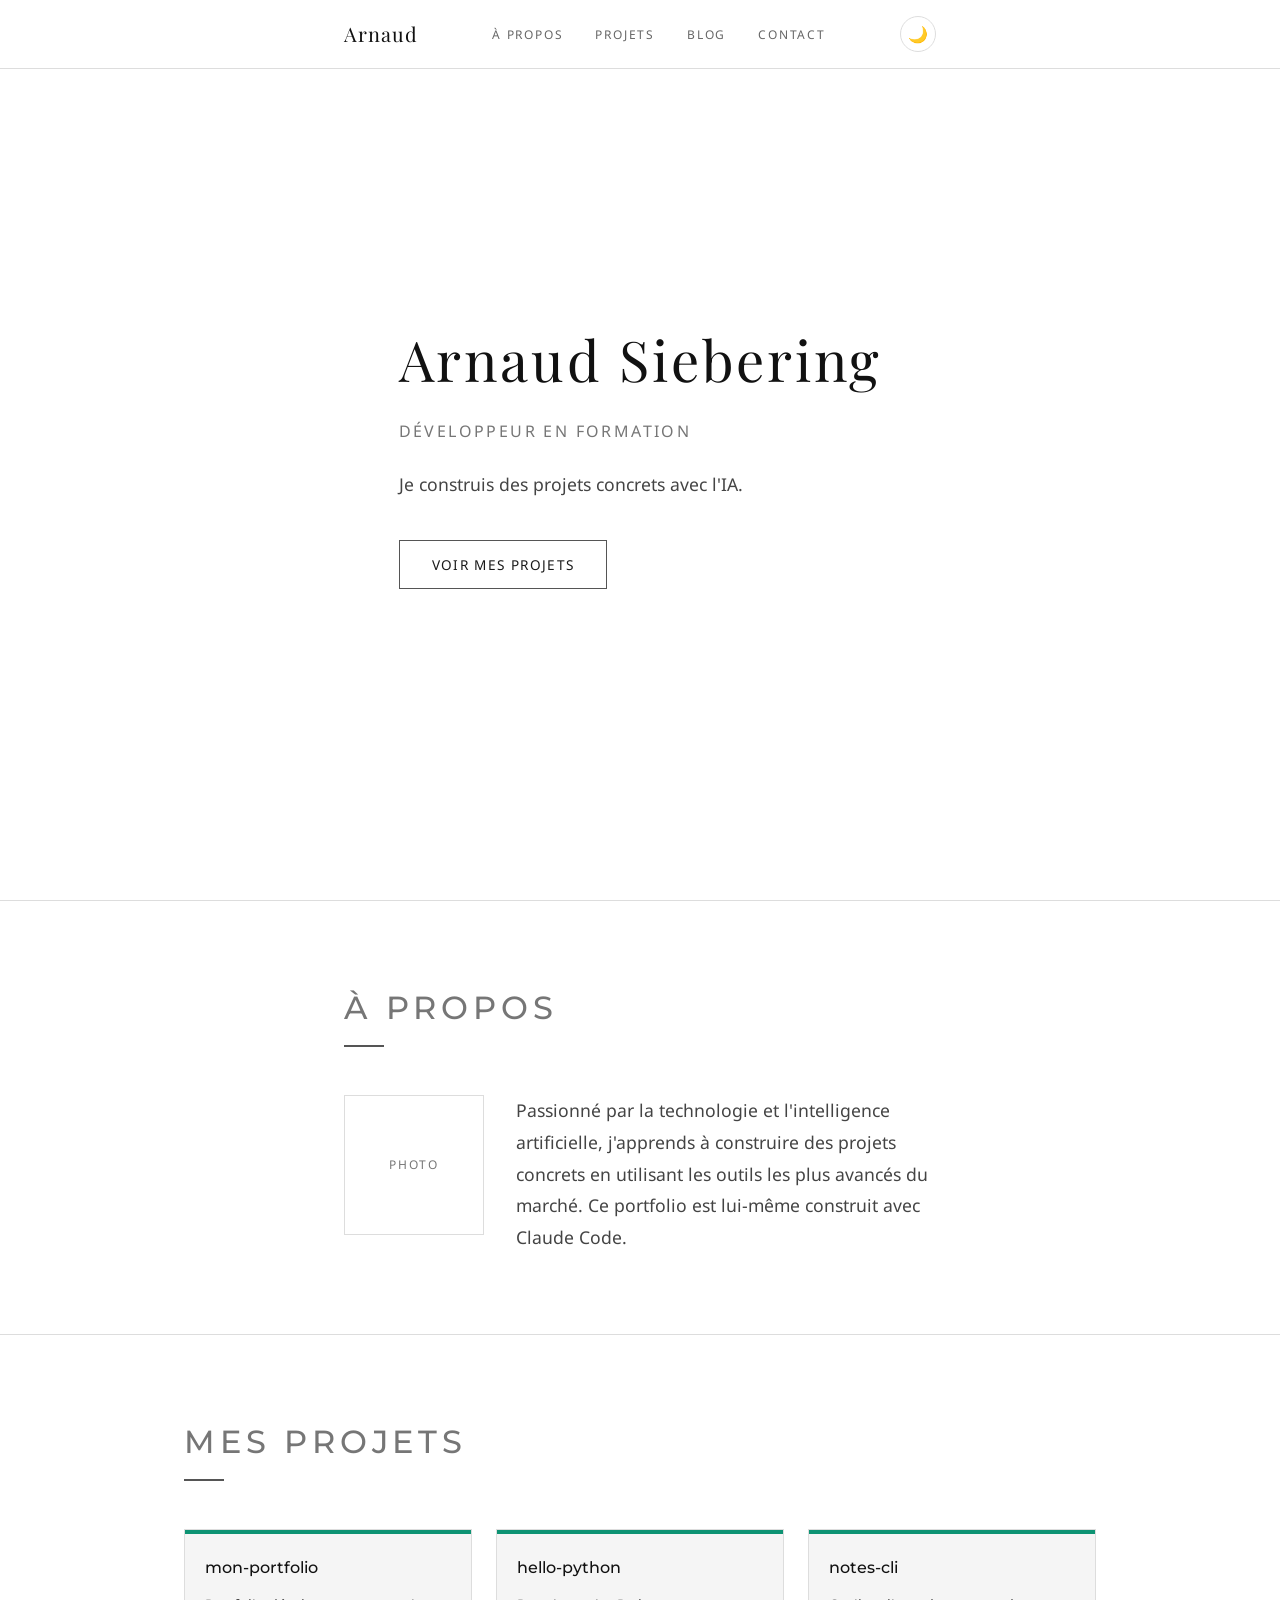
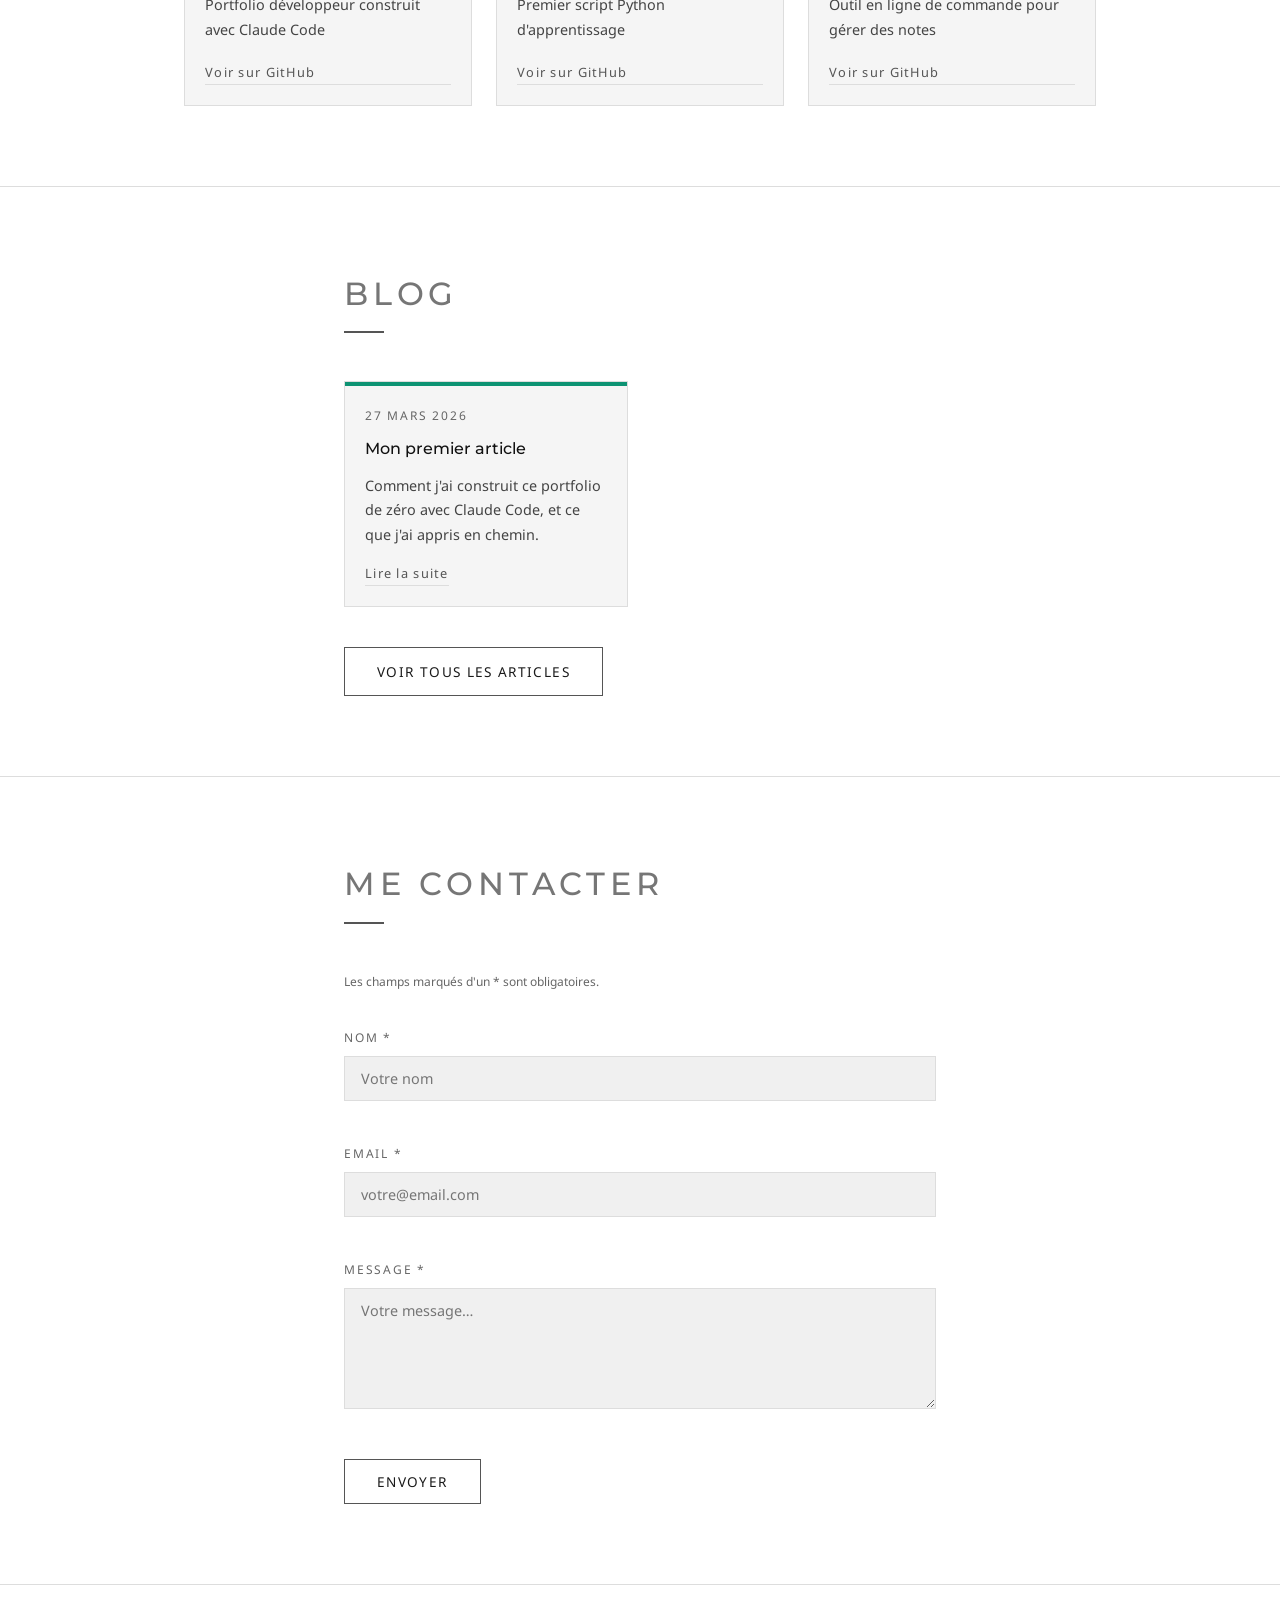
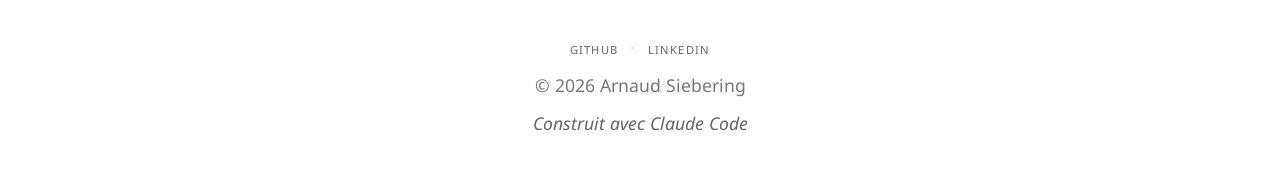
==== index.html @ fbf1d977 "Initial commit : portfolio complet avec dark mode, projets dynamiques, agents et skills Co-Authored-" ====
<!DOCTYPE html>
<html lang="fr">
<head>
  <meta charset="UTF-8">
  <meta name="viewport" content="width=device-width, initial-scale=1.0">
  <title>Arnaud Siebering — Portfolio Développeur</title>
  <meta name="description" content="Portfolio d'Arnaud Siebering, développeur en formation. Projets concrets construits avec l'IA et les technologies web modernes.">
  <meta name="theme-color" content="#0a0a0a">
  <link rel="icon" href="favicon.svg" type="image/svg+xml">
  <link rel="canonical" href="https://arnaudsiebering.fr/">

  <!-- Open Graph -->
  <meta property="og:title" content="Arnaud Siebering — Portfolio Développeur">
  <meta property="og:description" content="Développeur en formation. Projets concrets construits avec l'IA et les technologies web modernes.">
  <meta property="og:type" content="website">
  <meta property="og:url" content="https://arnaudsiebering.fr/">
  <meta property="og:image" content="https://arnaudsiebering.fr/og-image.png">
  <meta property="og:locale" content="fr_FR">

  <!-- Critical CSS (above-the-fold) -->
  <style>
    *, *::before, *::after { margin: 0; padding: 0; box-sizing: border-box; }
    :root {
      --color-bg: #0a0a0a; --color-text: #e0e0e0; --color-heading: #ffffff;
      --color-border: #222222; --color-navbar-bg: rgba(10,10,10,0.8);
      --font-heading: 'Playfair Display', serif;
      --font-base: 'Noto Sans', sans-serif;
    }
    [data-theme="light"] {
      --color-bg: #ffffff; --color-text: #1a1a1a; --color-heading: #111111;
      --color-border: #dddddd; --color-navbar-bg: rgba(255,255,255,0.8);
    }
    body { background-color: var(--color-bg); color: var(--color-text); font-family: var(--font-base); }
    .navbar { position: fixed; top: 0; left: 0; right: 0; z-index: 100; padding: 1rem 0;
      background-color: var(--color-navbar-bg); backdrop-filter: blur(12px);
      -webkit-backdrop-filter: blur(12px); border-bottom: 1px solid var(--color-border); }
    .skip-link { position: absolute; top: -100%; left: 1rem; padding: 0.5rem 1rem;
      background: var(--color-bg); color: var(--color-text); border: 1px solid var(--color-border);
      z-index: 200; font-size: 0.85rem; }
    .skip-link:focus { top: 0.5rem; }
  </style>

  <link rel="preconnect" href="https://fonts.googleapis.com">
  <link rel="preconnect" href="https://fonts.gstatic.com" crossorigin>
  <link href="https://fonts.googleapis.com/css2?family=Playfair+Display:wght@400;700&family=Montserrat:wght@400;500&family=Noto+Sans:wght@300;400;500&display=swap" rel="stylesheet">
  <link rel="stylesheet" href="css/style.css">

  <noscript><style>.fade-in { opacity: 1; transform: none; }</style></noscript>
</head>
<body>

  <a href="#main-content" class="skip-link">Aller au contenu principal</a>

  <!-- Navigation -->
  <nav class="navbar" aria-label="Navigation principale">
    <div class="container navbar__inner">
      <a href="#hero" class="navbar__logo">Arnaud</a>
      <button class="navbar__toggle" aria-label="Menu" aria-expanded="false" aria-controls="navbar-menu">
        <span class="navbar__bar"></span>
        <span class="navbar__bar"></span>
        <span class="navbar__bar"></span>
      </button>
      <ul class="navbar__menu" id="navbar-menu">
        <li><a href="#about">À propos</a></li>
        <li><a href="#projects">Projets</a></li>
        <li><a href="blog/">Blog</a></li>
        <li><a href="#contact">Contact</a></li>
      </ul>
      <button class="theme-toggle" aria-label="Activer le thème clair">
        <span class="theme-toggle__icon">☀️</span>
      </button>
    </div>
  </nav>

  <main id="main-content">

    <!-- Hero -->
    <section id="hero">
      <div class="container">
        <h1>Arnaud Siebering</h1>
        <p class="subtitle">Développeur en formation</p>
        <p class="tagline">Je construis des projets concrets avec l'IA.</p>
        <a href="#projects" class="btn-cta">Voir mes projets</a>
      </div>
    </section>

    <!-- À propos -->
    <section id="about" class="fade-in">
      <div class="container">
        <h2>À propos</h2>
        <div class="about__grid">
          <div class="about__photo" role="img" aria-label="Photo d'Arnaud Siebering">
            <span class="about__photo-label">Photo</span>
          </div>
          <div class="about__bio">
            <p>Passionné par la technologie et l'intelligence artificielle, j'apprends à construire des projets concrets en utilisant les outils les plus avancés du marché. Ce portfolio est lui-même construit avec Claude Code.</p>
          </div>
        </div>
      </div>
    </section>

    <!-- Projets -->
    <section id="projects" class="fade-in">
      <div class="container">
        <h2>Mes Projets</h2>
        <div class="projects__grid">

          <article class="project-card">
            <div class="project-card__accent"></div>
            <h3 class="project-card__title">mon-portfolio</h3>
            <p class="project-card__desc">Portfolio développeur construit avec Claude Code</p>
            <a href="https://github.com/vitreriesiebering-web/mon-portfolio" class="project-card__link" target="_blank" rel="noopener noreferrer">Voir sur GitHub <span class="sr-only">— mon-portfolio</span></a>
          </article>

          <article class="project-card">
            <div class="project-card__accent"></div>
            <h3 class="project-card__title">hello-python</h3>
            <p class="project-card__desc">Premier script Python d'apprentissage</p>
            <a href="https://github.com/vitreriesiebering-web/hello-python" class="project-card__link" target="_blank" rel="noopener noreferrer">Voir sur GitHub <span class="sr-only">— hello-python</span></a>
          </article>

          <article class="project-card">
            <div class="project-card__accent"></div>
            <h3 class="project-card__title">notes-cli</h3>
            <p class="project-card__desc">Outil en ligne de commande pour gérer des notes</p>
            <a href="https://github.com/vitreriesiebering-web/notes-cli" class="project-card__link" target="_blank" rel="noopener noreferrer">Voir sur GitHub <span class="sr-only">— notes-cli</span></a>
          </article>

        </div>
      </div>
    </section>

    <!-- Blog (aperçu) -->
    <section id="blog" class="fade-in">
      <div class="container">
        <h2>Blog</h2>
        <div class="blog__grid">

          <article class="blog-card">
            <div class="blog-card__accent"></div>
            <p class="blog-card__date"><time datetime="2026-03-27">27 mars 2026</time></p>
            <h3 class="blog-card__title">Mon premier article</h3>
            <p class="blog-card__excerpt">Comment j'ai construit ce portfolio de zéro avec Claude Code, et ce que j'ai appris en chemin.</p>
            <a href="blog/posts/mon-premier-article.html" class="blog-card__link">Lire la suite <span class="sr-only">de l'article : Mon premier article</span></a>
          </article>

        </div>
        <a href="blog/" class="btn-cta blog__see-all">Voir tous les articles</a>
      </div>
    </section>

    <!-- Contact -->
    <section id="contact" class="fade-in">
      <div class="container">
        <h2>Me contacter</h2>
        <form class="contact-form" novalidate>
          <p class="contact-form__required-hint">Les champs marqués d'un <span aria-hidden="true">*</span><span class="sr-only">astérisque</span> sont obligatoires.</p>

          <label for="contact-name">Nom <span aria-hidden="true">*</span></label>
          <input type="text" id="contact-name" name="name" placeholder="Votre nom" required autocomplete="name" aria-describedby="contact-name-error">
          <p class="contact-form__error" id="contact-name-error" role="alert"></p>

          <label for="contact-email">Email <span aria-hidden="true">*</span></label>
          <input type="email" id="contact-email" name="email" placeholder="votre@email.com" required autocomplete="email" aria-describedby="contact-email-error">
          <p class="contact-form__error" id="contact-email-error" role="alert"></p>

          <label for="contact-message">Message <span aria-hidden="true">*</span></label>
          <textarea id="contact-message" name="message" rows="5" placeholder="Votre message…" required aria-describedby="contact-message-error"></textarea>
          <p class="contact-form__error" id="contact-message-error" role="alert"></p>

          <button type="submit" class="btn-submit">Envoyer</button>
          <p class="contact-form__success" role="status" aria-live="polite" hidden></p>
        </form>
      </div>
    </section>

  </main>

  <!-- Footer -->
  <footer>
    <div class="container footer__inner">
      <p class="footer__links">
        <a href="https://github.com/arnaudsiebering" target="_blank" rel="noopener noreferrer">GitHub <span class="sr-only">(nouvelle fenêtre)</span></a>
        <span class="footer__sep">·</span>
        <a href="#" aria-hidden="true" tabindex="-1">LinkedIn</a>
      </p>
      <p class="footer__copy">© 2026 Arnaud Siebering</p>
      <p class="footer__credit">Construit avec Claude Code</p>
    </div>
  </footer>

  <script src="js/main.js" defer></script>
</body>
</html>
---- css/style.css ----
/* Reset */
*, *::before, *::after {
  margin: 0;
  padding: 0;
  box-sizing: border-box;
}

/* ========================================
   Custom Properties
   ======================================== */

:root {
  /* --- Colors (Dark mode, default) --- */
  --color-bg:         #0a0a0a;
  --color-text:       #e0e0e0;
  --color-heading:    #ffffff;
  --color-secondary:  #aaaaaa;
  --color-muted:      #a0a0a0;
  --color-link:       #999999;
  --color-accent:     #64ffda;
  --color-border:     #222222;
  --color-disabled:   #9a9a9a;
  --color-card-bg:    #111111;
  --color-input-bg:   #1a1a1a;
  --color-navbar-bg:  rgba(10, 10, 10, 0.8);
  --color-overlay-bg: rgba(10, 10, 10, 0.95);

  /* --- Typography --- */
  --font-heading:    'Playfair Display', serif;
  --font-subheading: 'Montserrat', sans-serif;
  --font-base:       'Noto Sans', sans-serif;

  --fs-xs:    0.7rem;
  --fs-sm:    0.75rem;
  --fs-md:    0.8rem;
  --fs-base:  0.85rem;
  --fs-body:  0.9rem;
  --fs-lg:    1rem;
  --fs-xl:    1.1rem;
  --fs-2xl:   1.25rem;
  --fs-h2:    clamp(1.25rem, 3vw, 2rem);
  --fs-h1:    clamp(2.25rem, 5vw, 3.5rem);
  --fs-p:     clamp(0.95rem, 1.5vw, 1.1rem);

  --lh-base: 1.7;
  --lh-loose: 1.8;

  --ls-tight:  0.05em;
  --ls-normal: 0.1em;
  --ls-wide:   0.15em;
  --ls-wider:  0.2em;

  /* --- Spacing --- */
  --space-xs:  0.25rem;
  --space-sm:  0.5rem;
  --space-md:  0.75rem;
  --space-base: 1rem;
  --space-lg:  1.25rem;
  --space-xl:  1.5rem;
  --space-2xl: 2rem;
  --space-3xl: 2.5rem;
  --space-4xl: 3rem;
  --space-5xl: 5rem;

  /* --- Layout --- */
  --container-width:     640px;
  --container-width-lg:  960px;
  --container-padding:   1.5rem;

  /* --- Dimensions --- */
  --navbar-bar-width:   22px;
  --navbar-bar-height:  1.5px;
  --theme-toggle-size:  36px;
  --photo-size:         140px;
  --photo-size-mobile:  200px;
  --card-accent-height: 4px;
  --h2-underline-width: 40px;
  --h2-underline-height: 2px;

  /* --- Transitions --- */
  --duration-fast: 0.2s;
  --duration-base: 0.3s;
  --duration-slow: 0.6s;
  --duration-hero: 0.8s;

  /* --- Effects --- */
  --shadow-card:  0 8px 24px rgba(0, 0, 0, 0.4);
  --blur-navbar:  12px;
  --blur-overlay: 20px;
}

/* --- Colors (Light mode) --- */
[data-theme="light"] {
  --color-bg:         #ffffff;
  --color-text:       #1a1a1a;
  --color-heading:    #111111;
  --color-secondary:  #444444;
  --color-muted:      #666666;
  --color-link:       #555555;
  --color-accent:     #0d9373;
  --color-border:     #dddddd;
  --color-disabled:   #767676;
  --color-card-bg:    #f5f5f5;
  --color-input-bg:   #f0f0f0;
  --color-navbar-bg:  rgba(255, 255, 255, 0.8);
  --color-overlay-bg: rgba(255, 255, 255, 0.95);
}

/* ========================================
   Accessibility
   ======================================== */

.skip-link {
  position: absolute;
  top: -100%;
  left: var(--space-base);
  padding: var(--space-sm) var(--space-base);
  background: var(--color-bg);
  color: var(--color-text);
  border: 1px solid var(--color-border);
  z-index: 200;
  font-size: var(--fs-base);
  text-decoration: none;
  border-bottom: none;
}

.skip-link:focus {
  top: var(--space-sm);
}

.sr-only {
  position: absolute;
  width: 1px;
  height: 1px;
  padding: 0;
  margin: -1px;
  overflow: hidden;
  clip: rect(0, 0, 0, 0);
  white-space: nowrap;
  border: 0;
}

:focus-visible {
  outline: 2px solid var(--color-accent);
  outline-offset: 2px;
}

a:focus-visible {
  outline: 2px solid var(--color-accent);
  outline-offset: 2px;
  border-radius: 2px;
}

/* ========================================
   Global
   ======================================== */

html {
  scroll-behavior: smooth;
}

body,
.navbar,
.project-card,
.contact-form input,
.contact-form textarea,
.btn-cta,
.btn-submit {
  transition: background-color var(--duration-base), color var(--duration-base), border-color var(--duration-base);
}

body {
  background-color: var(--color-bg);
  color: var(--color-text);
  font-family: var(--font-base);
  font-weight: 400;
  line-height: var(--lh-base);
}

/* ========================================
   Typography
   ======================================== */

h1 {
  font-family: var(--font-heading);
  font-size: var(--fs-h1);
  font-weight: 400;
  letter-spacing: var(--ls-tight);
  color: var(--color-heading);
}

h2 {
  font-family: var(--font-subheading);
  font-size: var(--fs-h2);
  font-weight: 500;
  letter-spacing: var(--ls-wide);
  text-transform: uppercase;
  color: var(--color-disabled);
  margin-bottom: var(--space-base);
  padding-bottom: var(--space-md);
  position: relative;
  display: inline-block;
}

h2::after {
  content: '';
  position: absolute;
  bottom: 0;
  left: 0;
  width: var(--h2-underline-width);
  height: var(--h2-underline-height);
  background-color: var(--color-link);
}

h3 {
  font-family: var(--font-subheading);
}

p {
  font-size: var(--fs-p);
  line-height: var(--lh-base);
  color: var(--color-secondary);
}

a {
  color: var(--color-link);
  text-decoration: none;
  border-bottom: 1px solid var(--color-border);
  transition: color var(--duration-fast);
}

a:hover {
  color: var(--color-text);
}

/* ========================================
   Layout
   ======================================== */

.container {
  max-width: var(--container-width);
  margin: 0 auto;
  padding: 0 var(--container-padding);
}

section {
  padding: var(--space-5xl) 0;
  border-top: 1px solid var(--color-border);
}

/* ========================================
   Navbar
   ======================================== */

.navbar {
  position: fixed;
  top: 0;
  left: 0;
  right: 0;
  z-index: 100;
  padding: var(--space-base) 0;
  background-color: var(--color-navbar-bg);
  backdrop-filter: blur(var(--blur-navbar));
  -webkit-backdrop-filter: blur(var(--blur-navbar));
  border-bottom: 1px solid var(--color-border);
}

.navbar__inner {
  display: flex;
  align-items: center;
  justify-content: space-between;
}

.navbar__logo {
  font-family: var(--font-heading);
  font-size: var(--fs-2xl);
  color: var(--color-heading);
  border-bottom: none;
  letter-spacing: var(--ls-tight);
}

.navbar__logo:hover {
  color: var(--color-heading);
}

.navbar__menu {
  list-style: none;
  display: flex;
  gap: var(--space-2xl);
}

.navbar__menu a {
  font-size: var(--fs-sm);
  letter-spacing: var(--ls-wide);
  text-transform: uppercase;
  color: var(--color-muted);
  border-bottom: none;
}

.navbar__menu a:hover {
  color: var(--color-text);
}

.navbar__toggle {
  display: none;
  background: none;
  border: none;
  cursor: pointer;
  padding: var(--space-xs);
  flex-direction: column;
  gap: var(--space-xs);
}

.navbar__bar {
  display: block;
  width: var(--navbar-bar-width);
  height: var(--navbar-bar-height);
  background-color: var(--color-text);
  transition: transform var(--duration-base), opacity var(--duration-base);
}

/* ========================================
   Theme Toggle
   ======================================== */

.theme-toggle {
  background: none;
  border: 1px solid var(--color-border);
  color: var(--color-text);
  cursor: pointer;
  width: var(--theme-toggle-size);
  height: var(--theme-toggle-size);
  display: flex;
  align-items: center;
  justify-content: center;
  border-radius: 50%;
  font-size: var(--fs-lg);
  transition: border-color var(--duration-base), color var(--duration-base);
  flex-shrink: 0;
}

.theme-toggle:hover {
  border-color: var(--color-accent);
  color: var(--color-accent);
}

/* ========================================
   Fade-in Animation
   ======================================== */

.fade-in {
  opacity: 0;
  transform: translateY(20px);
  transition: opacity var(--duration-slow) ease-out, transform var(--duration-slow) ease-out;
}

.fade-in.is-visible {
  opacity: 1;
  transform: translateY(0);
}

/* ========================================
   Hero
   ======================================== */

#hero {
  border-top: none;
  min-height: 100vh;
  display: flex;
  align-items: center;
}

@keyframes hero-fade-in {
  from {
    opacity: 0;
    transform: translateY(20px);
  }
  to {
    opacity: 1;
    transform: translateY(0);
  }
}

#hero h1,
#hero .subtitle,
#hero .tagline,
#hero .btn-cta {
  opacity: 0;
  animation: hero-fade-in var(--duration-hero) ease forwards;
}

#hero h1        { animation-delay: 0.1s; }
#hero .subtitle { animation-delay: 0.3s; }
#hero .tagline  { animation-delay: 0.5s; }
#hero .btn-cta  { animation-delay: 0.7s; }

#hero .subtitle {
  margin-top: var(--space-md);
  font-size: var(--fs-lg);
  letter-spacing: var(--ls-wide);
  text-transform: uppercase;
  color: var(--color-disabled);
}

#hero .tagline {
  margin-top: var(--space-xl);
  font-size: var(--fs-xl);
  color: var(--color-secondary);
}

.btn-cta {
  display: inline-block;
  margin-top: var(--space-3xl);
  padding: var(--space-md) var(--space-2xl);
  border: 1px solid var(--color-link);
  color: var(--color-text);
  font-size: var(--fs-base);
  letter-spacing: var(--ls-normal);
  text-transform: uppercase;
  transition: border-color var(--duration-fast), color var(--duration-fast);
}

.btn-cta:hover {
  border-color: var(--color-text);
  color: var(--color-heading);
}

/* ========================================
   About
   ======================================== */

.about__grid {
  display: flex;
  gap: var(--space-2xl);
  align-items: flex-start;
  margin-top: var(--space-2xl);
}

.about__photo {
  flex-shrink: 0;
  width: var(--photo-size);
  height: var(--photo-size);
  border: 1px solid var(--color-border);
  display: flex;
  align-items: center;
  justify-content: center;
}

.about__photo-label {
  font-size: var(--fs-sm);
  letter-spacing: var(--ls-wide);
  text-transform: uppercase;
  color: var(--color-disabled);
}

.about__bio p {
  color: var(--color-secondary);
  line-height: var(--lh-loose);
}

/* ========================================
   Projects
   ======================================== */

#projects .container {
  max-width: var(--container-width-lg);
}

.projects__grid {
  display: grid;
  grid-template-columns: repeat(3, 1fr);
  gap: var(--space-xl);
  margin-top: var(--space-2xl);
}

.project-card {
  border: 1px solid var(--color-border);
  background-color: var(--color-card-bg);
  display: flex;
  flex-direction: column;
  transition: transform var(--duration-base) ease, box-shadow var(--duration-base) ease, background-color var(--duration-base), border-color var(--duration-base);
}

.project-card:hover {
  transform: translateY(-4px);
  box-shadow: var(--shadow-card);
}

.project-card__accent {
  height: var(--card-accent-height);
  background-color: var(--color-accent);
}

.project-card__title {
  font-size: var(--fs-lg);
  font-weight: 500;
  color: var(--color-heading);
  padding: var(--space-lg) var(--space-lg) 0;
}

.project-card__desc {
  font-size: var(--fs-body);
  color: var(--color-secondary);
  padding: var(--space-md) var(--space-lg) 0;
  flex-grow: 1;
}

.project-card__tags {
  list-style: none;
  display: flex;
  flex-wrap: wrap;
  gap: var(--space-sm);
  padding: var(--space-base) var(--space-lg) 0;
}

.project-card__tags li {
  font-size: var(--fs-xs);
  letter-spacing: var(--ls-normal);
  text-transform: uppercase;
  color: var(--color-muted);
  border: 1px solid var(--color-border);
  padding: var(--space-xs) var(--space-sm);
}

.project-card__link {
  display: inline-block;
  margin: var(--space-lg);
  font-size: var(--fs-md);
  letter-spacing: var(--ls-normal);
  color: var(--color-link);
  border-bottom: 1px solid var(--color-border);
}

.project-card__link:hover {
  color: var(--color-text);
}

/* ========================================
   Contact
   ======================================== */

.contact-form {
  max-width: var(--container-width);
  margin-top: var(--space-2xl);
  display: flex;
  flex-direction: column;
  gap: var(--space-sm);
}

.contact-form label {
  font-size: var(--fs-sm);
  letter-spacing: var(--ls-wide);
  text-transform: uppercase;
  color: var(--color-muted);
  margin-top: var(--space-md);
}

.contact-form input,
.contact-form textarea {
  background-color: var(--color-input-bg);
  border: 1px solid var(--color-border);
  color: var(--color-text);
  font-family: var(--font-base);
  font-size: var(--fs-body);
  padding: var(--space-md) var(--space-base);
  transition: border-color var(--duration-fast);
}

.contact-form input:focus,
.contact-form textarea:focus {
  border-color: var(--color-accent);
  outline: 2px solid var(--color-accent);
  outline-offset: 2px;
}

.contact-form input[aria-invalid="true"],
.contact-form textarea[aria-invalid="true"] {
  border-color: #e74c3c;
}

.contact-form__error {
  font-size: var(--fs-sm);
  color: #e74c3c;
  min-height: 1.2em;
}

.contact-form__required-hint {
  font-size: var(--fs-sm);
  color: var(--color-muted);
  margin-bottom: var(--space-base);
}

.contact-form__success {
  font-size: var(--fs-body);
  color: var(--color-accent);
  margin-top: var(--space-base);
}

.contact-form textarea {
  resize: vertical;
}

.btn-submit {
  margin-top: var(--space-lg);
  padding: var(--space-md) var(--space-2xl);
  background: none;
  border: 1px solid var(--color-link);
  color: var(--color-text);
  font-family: var(--font-base);
  font-size: var(--fs-base);
  letter-spacing: var(--ls-normal);
  text-transform: uppercase;
  cursor: pointer;
  transition: border-color var(--duration-fast), color var(--duration-fast);
  align-self: flex-start;
}

.btn-submit:hover {
  border-color: var(--color-text);
  color: var(--color-heading);
}

/* ========================================
   Footer
   ======================================== */

footer {
  padding: var(--space-4xl) 0 var(--space-2xl);
  border-top: 1px solid var(--color-border);
  color: var(--color-disabled);
  font-size: var(--fs-sm);
}

.footer__inner {
  text-align: center;
  display: flex;
  flex-direction: column;
  gap: var(--space-sm);
}

.footer__links a {
  color: var(--color-muted);
  border-bottom: none;
  letter-spacing: var(--ls-normal);
  text-transform: uppercase;
  font-size: var(--fs-xs);
}

.footer__links a:hover {
  color: var(--color-text);
}

.footer__sep {
  margin: 0 var(--space-sm);
  color: var(--color-border);
}

.footer__copy {
  color: var(--color-disabled);
}

.footer__credit {
  color: var(--color-muted);
  font-style: italic;
}

/* ========================================
   Blog Listing
   ======================================== */

.blog-header {
  padding-top: var(--space-5xl);
  padding-bottom: var(--space-2xl);
}

.blog-header h1 {
  margin-bottom: var(--space-sm);
}

.blog-header p {
  color: var(--color-muted);
}

.blog__grid {
  display: grid;
  grid-template-columns: repeat(2, 1fr);
  gap: var(--space-xl);
  margin-top: var(--space-2xl);
}

.blog__see-all {
  margin-top: var(--space-3xl);
}

.blog-card {
  border: 1px solid var(--color-border);
  background-color: var(--color-card-bg);
  display: flex;
  flex-direction: column;
  padding: var(--space-lg);
  transition: transform var(--duration-base) ease, box-shadow var(--duration-base) ease, background-color var(--duration-base), border-color var(--duration-base);
}

.blog-card:hover {
  transform: translateY(-4px);
  box-shadow: var(--shadow-card);
}

.blog-card__accent {
  height: var(--card-accent-height);
  background-color: var(--color-accent);
  margin: calc(-1 * var(--space-lg));
  margin-bottom: var(--space-lg);
}

.blog-card__date {
  font-size: var(--fs-sm);
  letter-spacing: var(--ls-wide);
  text-transform: uppercase;
  color: var(--color-muted);
}

.blog-card__title {
  font-size: var(--fs-lg);
  font-weight: 500;
  color: var(--color-heading);
  margin-top: var(--space-sm);
}

.blog-card__excerpt {
  font-size: var(--fs-body);
  color: var(--color-secondary);
  margin-top: var(--space-md);
  flex-grow: 1;
}

.blog-card__link {
  display: inline-block;
  margin-top: var(--space-base);
  font-size: var(--fs-md);
  letter-spacing: var(--ls-normal);
  color: var(--color-link);
  border-bottom: 1px solid var(--color-border);
  align-self: flex-start;
}

.blog-card__link:hover {
  color: var(--color-text);
}

/* ========================================
   Blog Article
   ======================================== */

.article {
  padding-top: var(--space-5xl);
  padding-bottom: var(--space-5xl);
}

.article__back {
  display: inline-block;
  font-size: var(--fs-sm);
  letter-spacing: var(--ls-wide);
  text-transform: uppercase;
  color: var(--color-muted);
  border-bottom: none;
  margin-bottom: var(--space-3xl);
}

.article__back:hover {
  color: var(--color-text);
}

.article__date {
  font-size: var(--fs-sm);
  letter-spacing: var(--ls-wide);
  text-transform: uppercase;
  color: var(--color-muted);
  margin-top: var(--space-base);
}

.article__content {
  margin-top: var(--space-3xl);
}

.article__content p {
  margin-bottom: var(--space-xl);
}

.article__content h2 {
  margin-top: var(--space-3xl);
  margin-bottom: var(--space-base);
}

.article__content ul,
.article__content ol {
  margin-bottom: var(--space-xl);
  padding-left: var(--space-xl);
  color: var(--color-secondary);
  font-size: var(--fs-p);
  line-height: var(--lh-loose);
}

.article__content li {
  margin-bottom: var(--space-sm);
}

.article__content blockquote {
  border-left: 2px solid var(--color-accent);
  padding-left: var(--space-xl);
  margin: var(--space-2xl) 0;
  color: var(--color-muted);
  font-style: italic;
}

.article__content code {
  font-family: monospace;
  font-size: var(--fs-body);
  background-color: var(--color-input-bg);
  padding: 0.15em 0.4em;
  border: 1px solid var(--color-border);
}

/* ========================================
   Media Queries
   ======================================== */

/* --- Tablet (max-width: 768px) --- */
@media (max-width: 768px) {
  .navbar__toggle {
    display: flex;
    z-index: 110;
  }

  .navbar__menu {
    position: fixed;
    inset: 0;
    background-color: var(--color-overlay-bg);
    backdrop-filter: blur(var(--blur-overlay));
    -webkit-backdrop-filter: blur(var(--blur-overlay));
    flex-direction: column;
    align-items: center;
    justify-content: center;
    gap: var(--space-3xl);
    opacity: 0;
    visibility: hidden;
    transition: opacity var(--duration-base), visibility var(--duration-base);
  }

  .navbar__menu.is-open {
    opacity: 1;
    visibility: visible;
  }

  .navbar__menu a {
    font-size: var(--fs-lg);
    letter-spacing: var(--ls-wider);
  }

  .navbar__toggle.is-open .navbar__bar:nth-child(1) {
    transform: translateY(6.5px) rotate(45deg);
  }

  .navbar__toggle.is-open .navbar__bar:nth-child(2) {
    opacity: 0;
  }

  .navbar__toggle.is-open .navbar__bar:nth-child(3) {
    transform: translateY(-6.5px) rotate(-45deg);
  }

  .projects__grid {
    grid-template-columns: repeat(2, 1fr);
  }

  .blog__grid {
    grid-template-columns: 1fr;
  }
}

/* --- Mobile (max-width: 480px) --- */
@media (max-width: 480px) {
  .about__grid {
    flex-direction: column;
  }

  .about__photo {
    width: 100%;
    height: var(--photo-size-mobile);
  }

  .projects__grid {
    grid-template-columns: 1fr;
  }
}
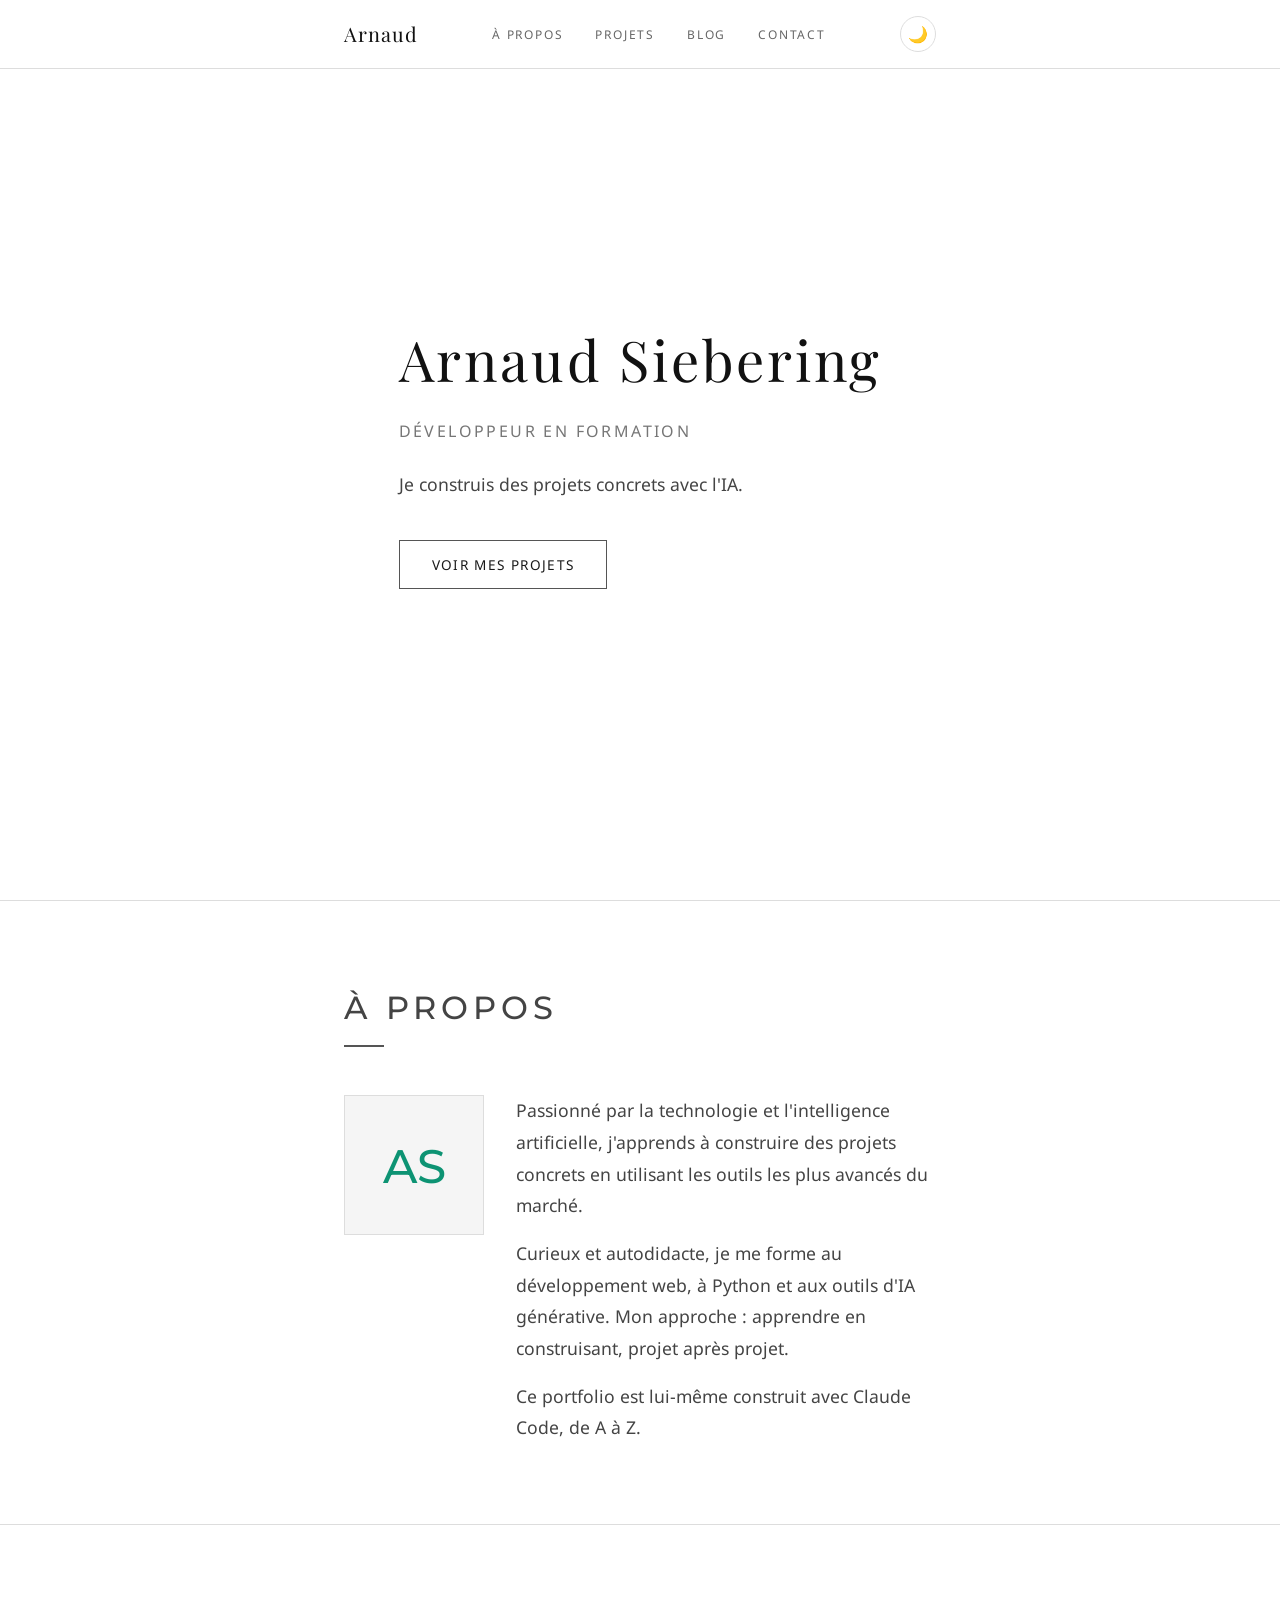
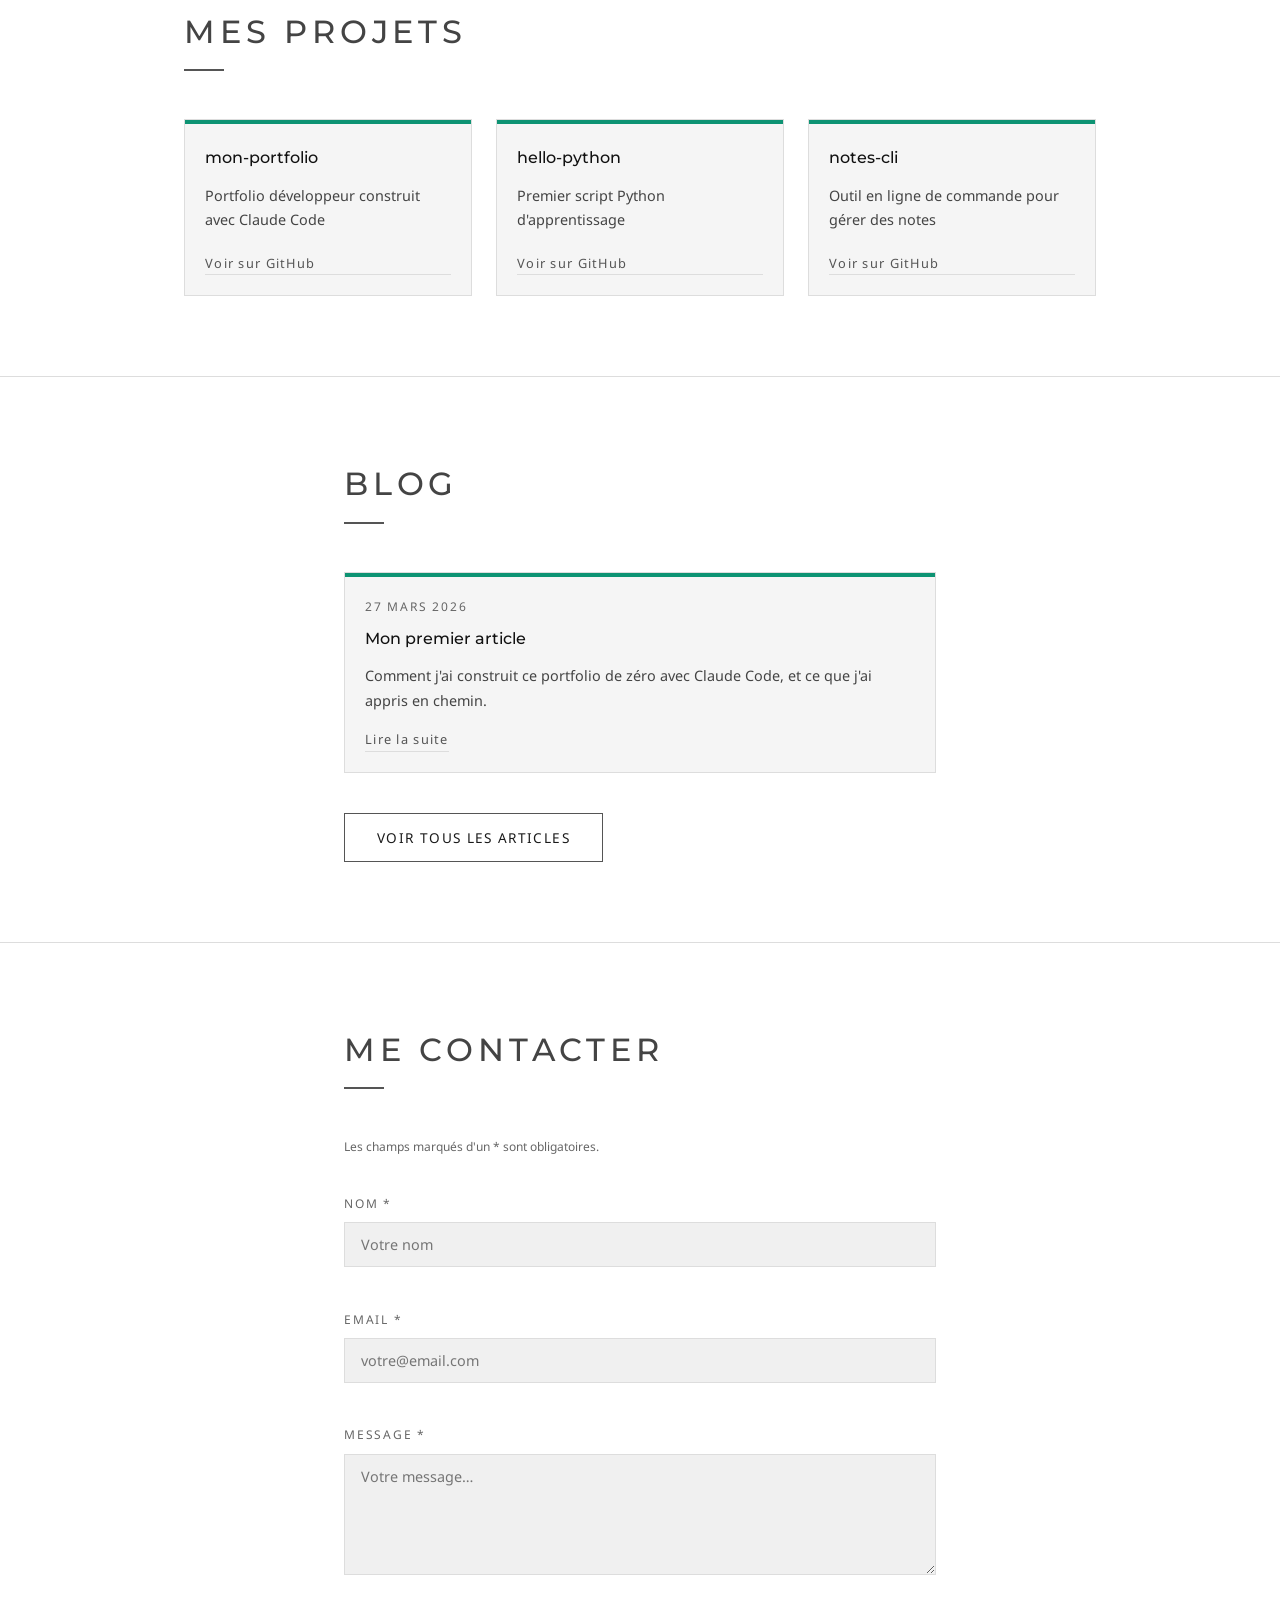
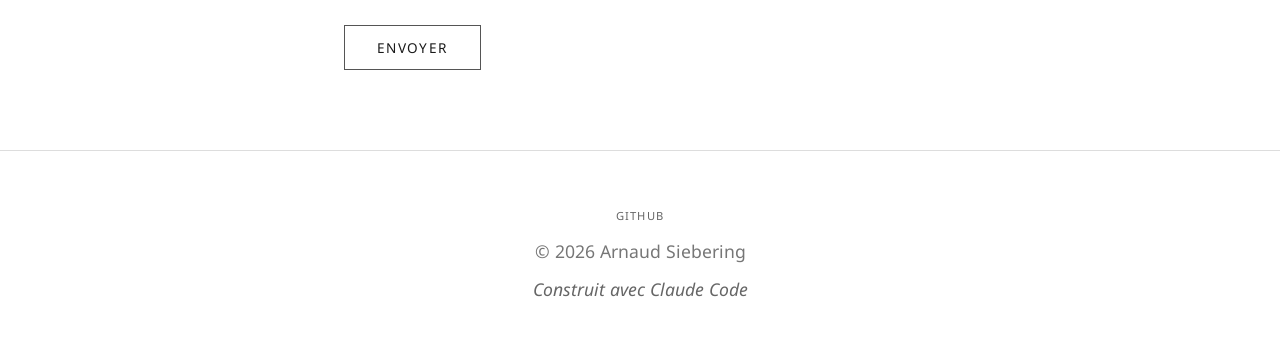
==== commit b197a55e: "Add OG image, Web3Forms integration, and polish site - Generate og-image.png (1200×630) with portfol" ====
--- a/index.html
+++ b/index.html
@@ -45,6 +45,10 @@
   <link href="https://fonts.googleapis.com/css2?family=Playfair+Display:wght@400;700&family=Montserrat:wght@400;500&family=Noto+Sans:wght@300;400;500&display=swap" rel="stylesheet">
   <link rel="stylesheet" href="css/style.css">
 
+  <script>
+    (function(){var t=localStorage.getItem('theme')||(window.matchMedia('(prefers-color-scheme:light)').matches?'light':'dark');document.documentElement.setAttribute('data-theme',t)})();
+  </script>
+
   <noscript><style>.fade-in { opacity: 1; transform: none; }</style></noscript>
 </head>
 <body>
@@ -90,10 +94,15 @@
         <h2>À propos</h2>
         <div class="about__grid">
           <div class="about__photo" role="img" aria-label="Photo d'Arnaud Siebering">
-            <span class="about__photo-label">Photo</span>
+            <svg viewBox="0 0 140 140" xmlns="http://www.w3.org/2000/svg" aria-hidden="true">
+              <rect width="140" height="140" fill="var(--color-card-bg)"/>
+              <text x="50%" y="54%" dominant-baseline="middle" text-anchor="middle" font-family="var(--font-subheading)" font-size="48" font-weight="500" fill="var(--color-accent)">AS</text>
+            </svg>
           </div>
           <div class="about__bio">
-            <p>Passionné par la technologie et l'intelligence artificielle, j'apprends à construire des projets concrets en utilisant les outils les plus avancés du marché. Ce portfolio est lui-même construit avec Claude Code.</p>
+            <p>Passionné par la technologie et l'intelligence artificielle, j'apprends à construire des projets concrets en utilisant les outils les plus avancés du marché.</p>
+            <p>Curieux et autodidacte, je me forme au développement web, à Python et aux outils d'IA générative. Mon approche : apprendre en construisant, projet après projet.</p>
+            <p>Ce portfolio est lui-même construit avec Claude Code, de A à Z.</p>
           </div>
         </div>
       </div>
@@ -109,21 +118,21 @@
             <div class="project-card__accent"></div>
             <h3 class="project-card__title">mon-portfolio</h3>
             <p class="project-card__desc">Portfolio développeur construit avec Claude Code</p>
-            <a href="https://github.com/vitreriesiebering-web/mon-portfolio" class="project-card__link" target="_blank" rel="noopener noreferrer">Voir sur GitHub <span class="sr-only">— mon-portfolio</span></a>
+            <a href="https://github.com/arnaudsiebering/mon-portfolio" class="project-card__link" target="_blank" rel="noopener noreferrer">Voir sur GitHub <span class="sr-only">— mon-portfolio</span></a>
           </article>
 
           <article class="project-card">
             <div class="project-card__accent"></div>
             <h3 class="project-card__title">hello-python</h3>
             <p class="project-card__desc">Premier script Python d'apprentissage</p>
-            <a href="https://github.com/vitreriesiebering-web/hello-python" class="project-card__link" target="_blank" rel="noopener noreferrer">Voir sur GitHub <span class="sr-only">— hello-python</span></a>
+            <a href="https://github.com/arnaudsiebering/hello-python" class="project-card__link" target="_blank" rel="noopener noreferrer">Voir sur GitHub <span class="sr-only">— hello-python</span></a>
           </article>
 
           <article class="project-card">
             <div class="project-card__accent"></div>
             <h3 class="project-card__title">notes-cli</h3>
             <p class="project-card__desc">Outil en ligne de commande pour gérer des notes</p>
-            <a href="https://github.com/vitreriesiebering-web/notes-cli" class="project-card__link" target="_blank" rel="noopener noreferrer">Voir sur GitHub <span class="sr-only">— notes-cli</span></a>
+            <a href="https://github.com/arnaudsiebering/notes-cli" class="project-card__link" target="_blank" rel="noopener noreferrer">Voir sur GitHub <span class="sr-only">— notes-cli</span></a>
           </article>
 
         </div>
@@ -153,7 +162,11 @@
     <section id="contact" class="fade-in">
       <div class="container">
         <h2>Me contacter</h2>
-        <form class="contact-form" novalidate>
+        <form class="contact-form" action="https://api.web3forms.com/submit" method="POST">
+          <input type="hidden" name="access_key" value="0ac352fb-cde4-4263-8eb0-0e726443129c">
+          <input type="hidden" name="subject" value="Nouveau message depuis le portfolio">
+          <input type="hidden" name="redirect" value="https://arnaudsiebering.fr/#contact">
+          <input type="checkbox" name="botcheck" class="sr-only" style="display:none" tabindex="-1" autocomplete="off">
           <p class="contact-form__required-hint">Les champs marqués d'un <span aria-hidden="true">*</span><span class="sr-only">astérisque</span> sont obligatoires.</p>
 
           <label for="contact-name">Nom <span aria-hidden="true">*</span></label>
@@ -181,8 +194,6 @@
     <div class="container footer__inner">
       <p class="footer__links">
         <a href="https://github.com/arnaudsiebering" target="_blank" rel="noopener noreferrer">GitHub <span class="sr-only">(nouvelle fenêtre)</span></a>
-        <span class="footer__sep">·</span>
-        <a href="#" aria-hidden="true" tabindex="-1">LinkedIn</a>
       </p>
       <p class="footer__copy">© 2026 Arnaud Siebering</p>
       <p class="footer__credit">Construit avec Claude Code</p>
--- a/css/style.css
+++ b/css/style.css
@@ -195,7 +195,7 @@
   font-weight: 500;
   letter-spacing: var(--ls-wide);
   text-transform: uppercase;
-  color: var(--color-disabled);
+  color: var(--color-secondary);
   margin-bottom: var(--space-base);
   padding-bottom: var(--space-md);
   position: relative;
@@ -446,16 +446,19 @@
   justify-content: center;
 }
 
-.about__photo-label {
-  font-size: var(--fs-sm);
-  letter-spacing: var(--ls-wide);
-  text-transform: uppercase;
-  color: var(--color-disabled);
+.about__photo svg {
+  width: 100%;
+  height: 100%;
+  display: block;
 }
 
 .about__bio p {
   color: var(--color-secondary);
   line-height: var(--lh-loose);
+}
+
+.about__bio p + p {
+  margin-top: var(--space-base);
 }
 
 /* ========================================
@@ -503,23 +506,6 @@
   color: var(--color-secondary);
   padding: var(--space-md) var(--space-lg) 0;
   flex-grow: 1;
-}
-
-.project-card__tags {
-  list-style: none;
-  display: flex;
-  flex-wrap: wrap;
-  gap: var(--space-sm);
-  padding: var(--space-base) var(--space-lg) 0;
-}
-
-.project-card__tags li {
-  font-size: var(--fs-xs);
-  letter-spacing: var(--ls-normal);
-  text-transform: uppercase;
-  color: var(--color-muted);
-  border: 1px solid var(--color-border);
-  padding: var(--space-xs) var(--space-sm);
 }
 
 .project-card__link {
@@ -620,6 +606,11 @@
   color: var(--color-heading);
 }
 
+.btn-submit:disabled {
+  opacity: 0.5;
+  cursor: not-allowed;
+}
+
 /* ========================================
    Footer
    ======================================== */
@@ -683,7 +674,7 @@
 
 .blog__grid {
   display: grid;
-  grid-template-columns: repeat(2, 1fr);
+  grid-template-columns: 1fr;
   gap: var(--space-xl);
   margin-top: var(--space-2xl);
 }
@@ -873,9 +864,6 @@
     grid-template-columns: repeat(2, 1fr);
   }
 
-  .blog__grid {
-    grid-template-columns: 1fr;
-  }
 }
 
 /* --- Mobile (max-width: 480px) --- */
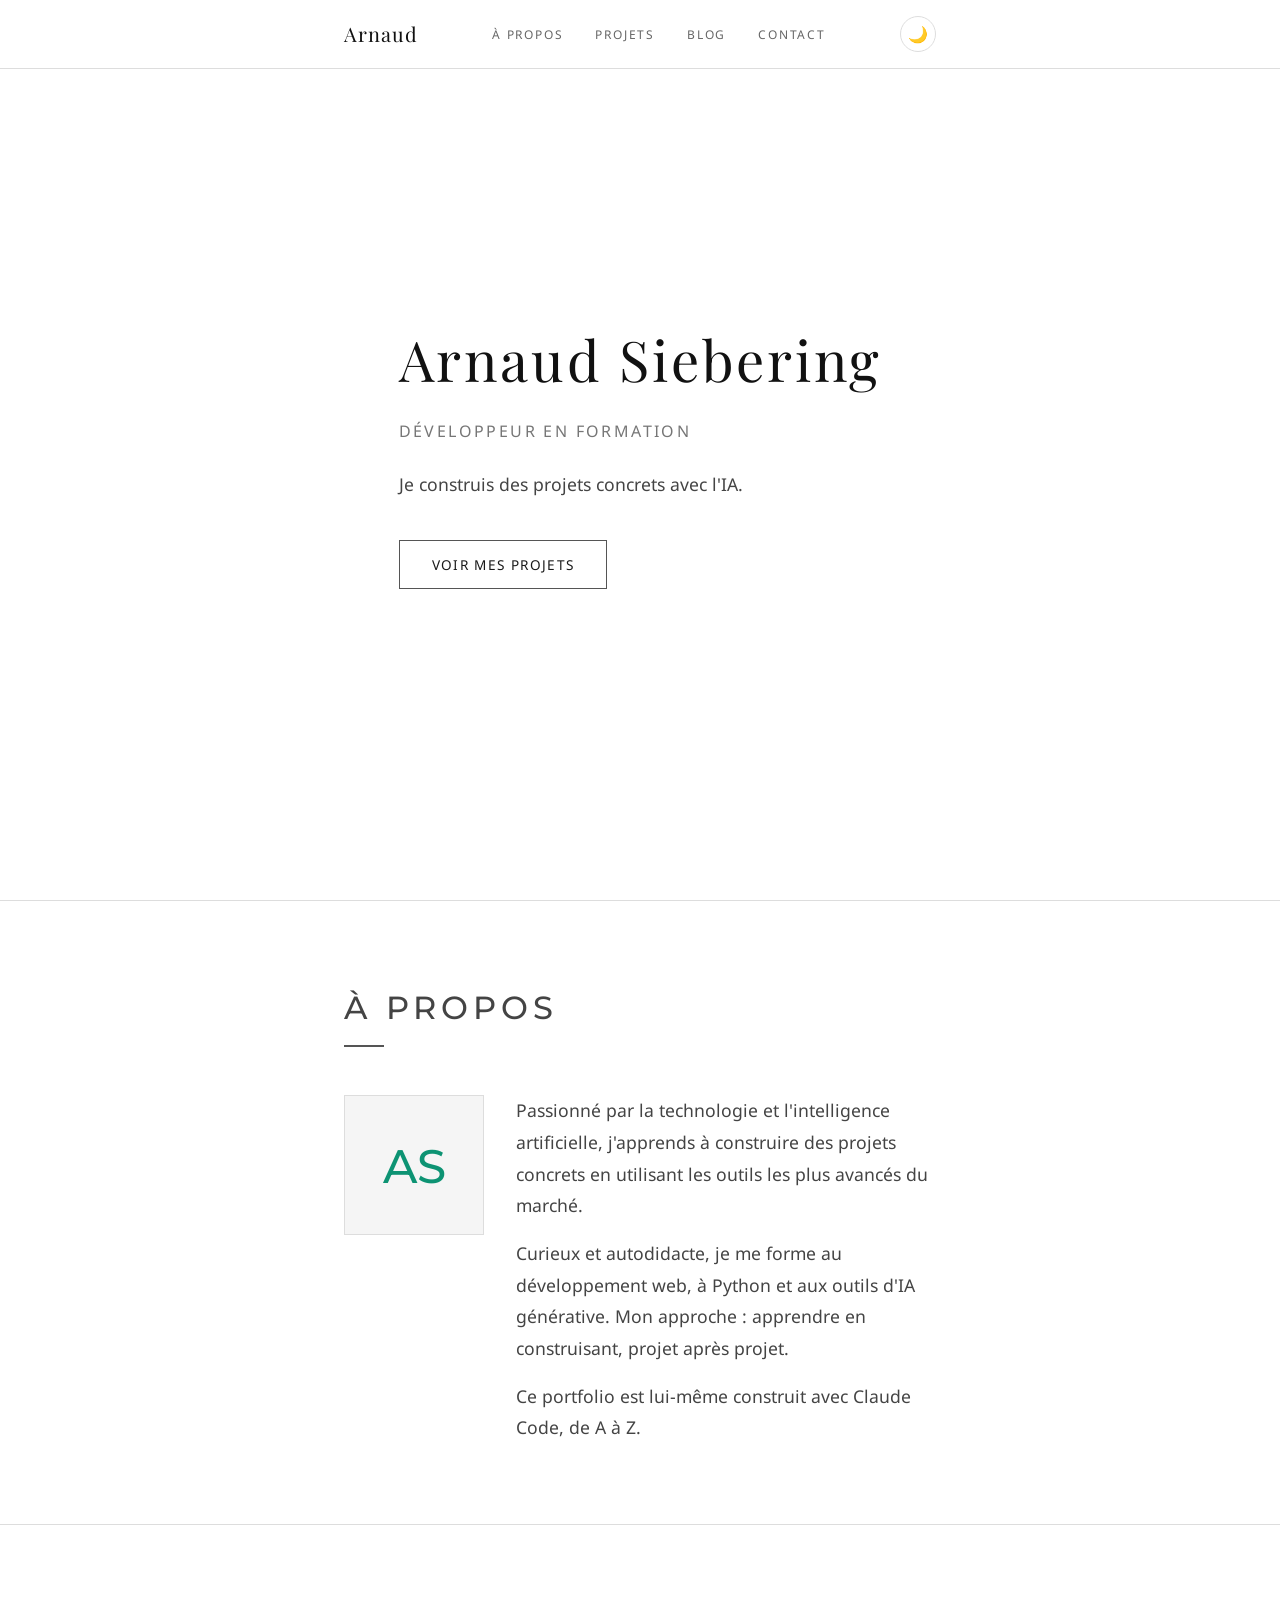
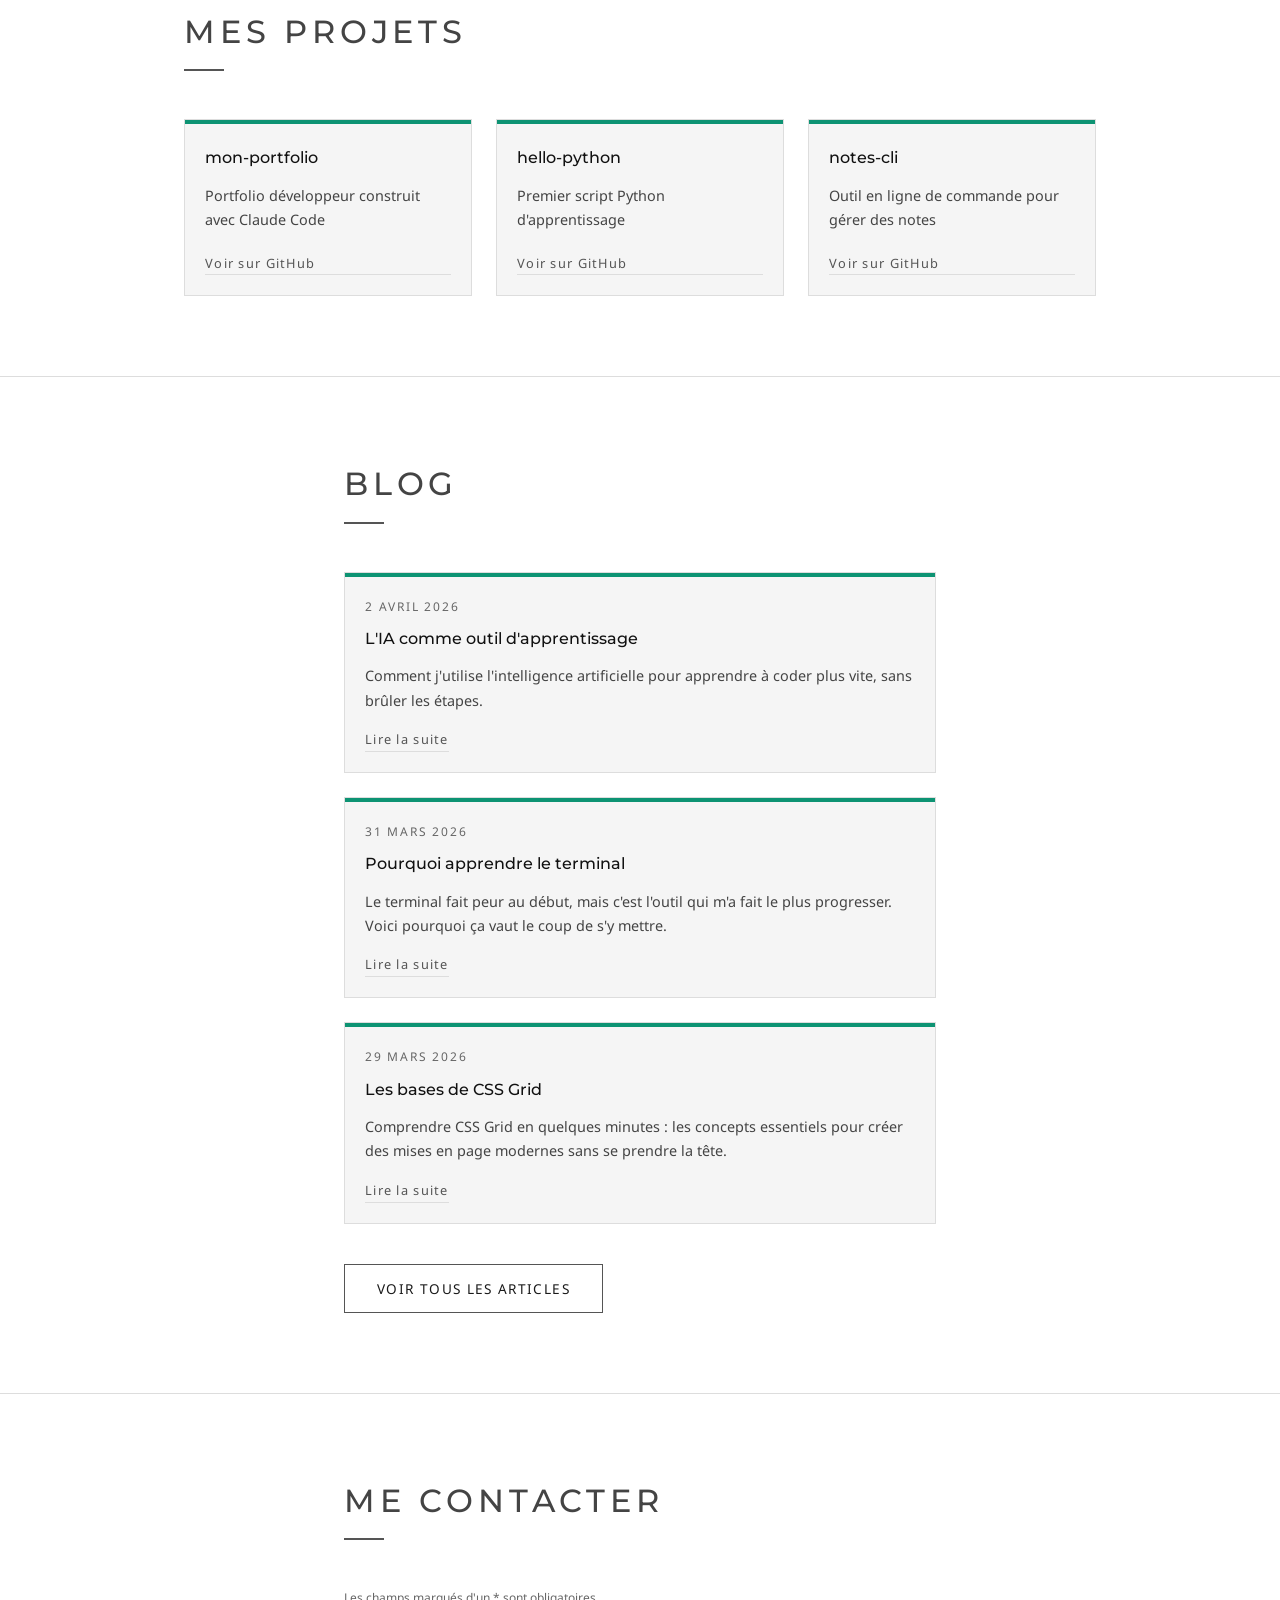
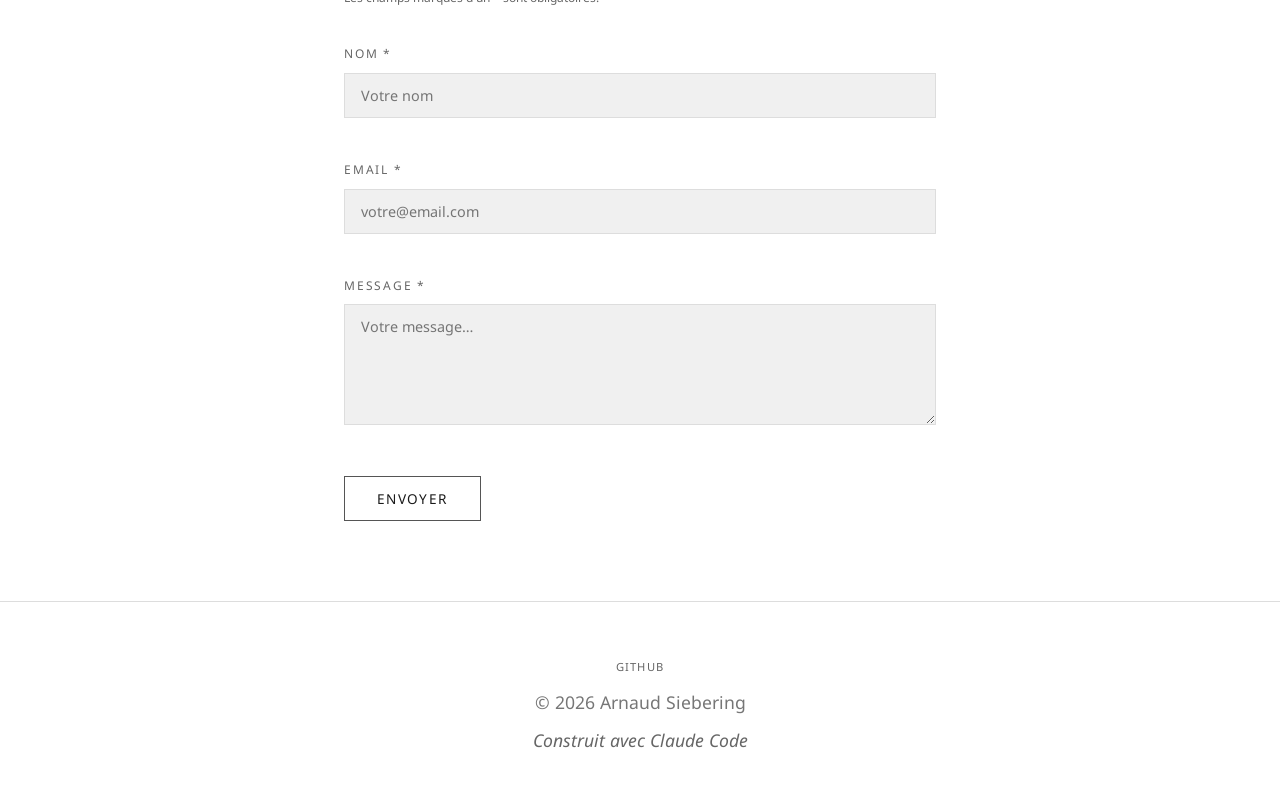
==== commit 532a76d6: "feat: ajout de 3 articles de blog" ====
--- a/index.html
+++ b/index.html
@@ -147,10 +147,26 @@
 
           <article class="blog-card">
             <div class="blog-card__accent"></div>
-            <p class="blog-card__date"><time datetime="2026-03-27">27 mars 2026</time></p>
-            <h3 class="blog-card__title">Mon premier article</h3>
-            <p class="blog-card__excerpt">Comment j'ai construit ce portfolio de zéro avec Claude Code, et ce que j'ai appris en chemin.</p>
-            <a href="blog/posts/mon-premier-article.html" class="blog-card__link">Lire la suite <span class="sr-only">de l'article : Mon premier article</span></a>
+            <p class="blog-card__date"><time datetime="2026-04-02">2 avril 2026</time></p>
+            <h3 class="blog-card__title">L'IA comme outil d'apprentissage</h3>
+            <p class="blog-card__excerpt">Comment j'utilise l'intelligence artificielle pour apprendre à coder plus vite, sans brûler les étapes.</p>
+            <a href="blog/posts/ia-outil-apprentissage.html" class="blog-card__link">Lire la suite <span class="sr-only">de l'article : L'IA comme outil d'apprentissage</span></a>
+          </article>
+
+          <article class="blog-card">
+            <div class="blog-card__accent"></div>
+            <p class="blog-card__date"><time datetime="2026-03-31">31 mars 2026</time></p>
+            <h3 class="blog-card__title">Pourquoi apprendre le terminal</h3>
+            <p class="blog-card__excerpt">Le terminal fait peur au début, mais c'est l'outil qui m'a fait le plus progresser. Voici pourquoi ça vaut le coup de s'y mettre.</p>
+            <a href="blog/posts/pourquoi-apprendre-le-terminal.html" class="blog-card__link">Lire la suite <span class="sr-only">de l'article : Pourquoi apprendre le terminal</span></a>
+          </article>
+
+          <article class="blog-card">
+            <div class="blog-card__accent"></div>
+            <p class="blog-card__date"><time datetime="2026-03-29">29 mars 2026</time></p>
+            <h3 class="blog-card__title">Les bases de CSS Grid</h3>
+            <p class="blog-card__excerpt">Comprendre CSS Grid en quelques minutes : les concepts essentiels pour créer des mises en page modernes sans se prendre la tête.</p>
+            <a href="blog/posts/les-bases-de-css-grid.html" class="blog-card__link">Lire la suite <span class="sr-only">de l'article : Les bases de CSS Grid</span></a>
           </article>
 
         </div>
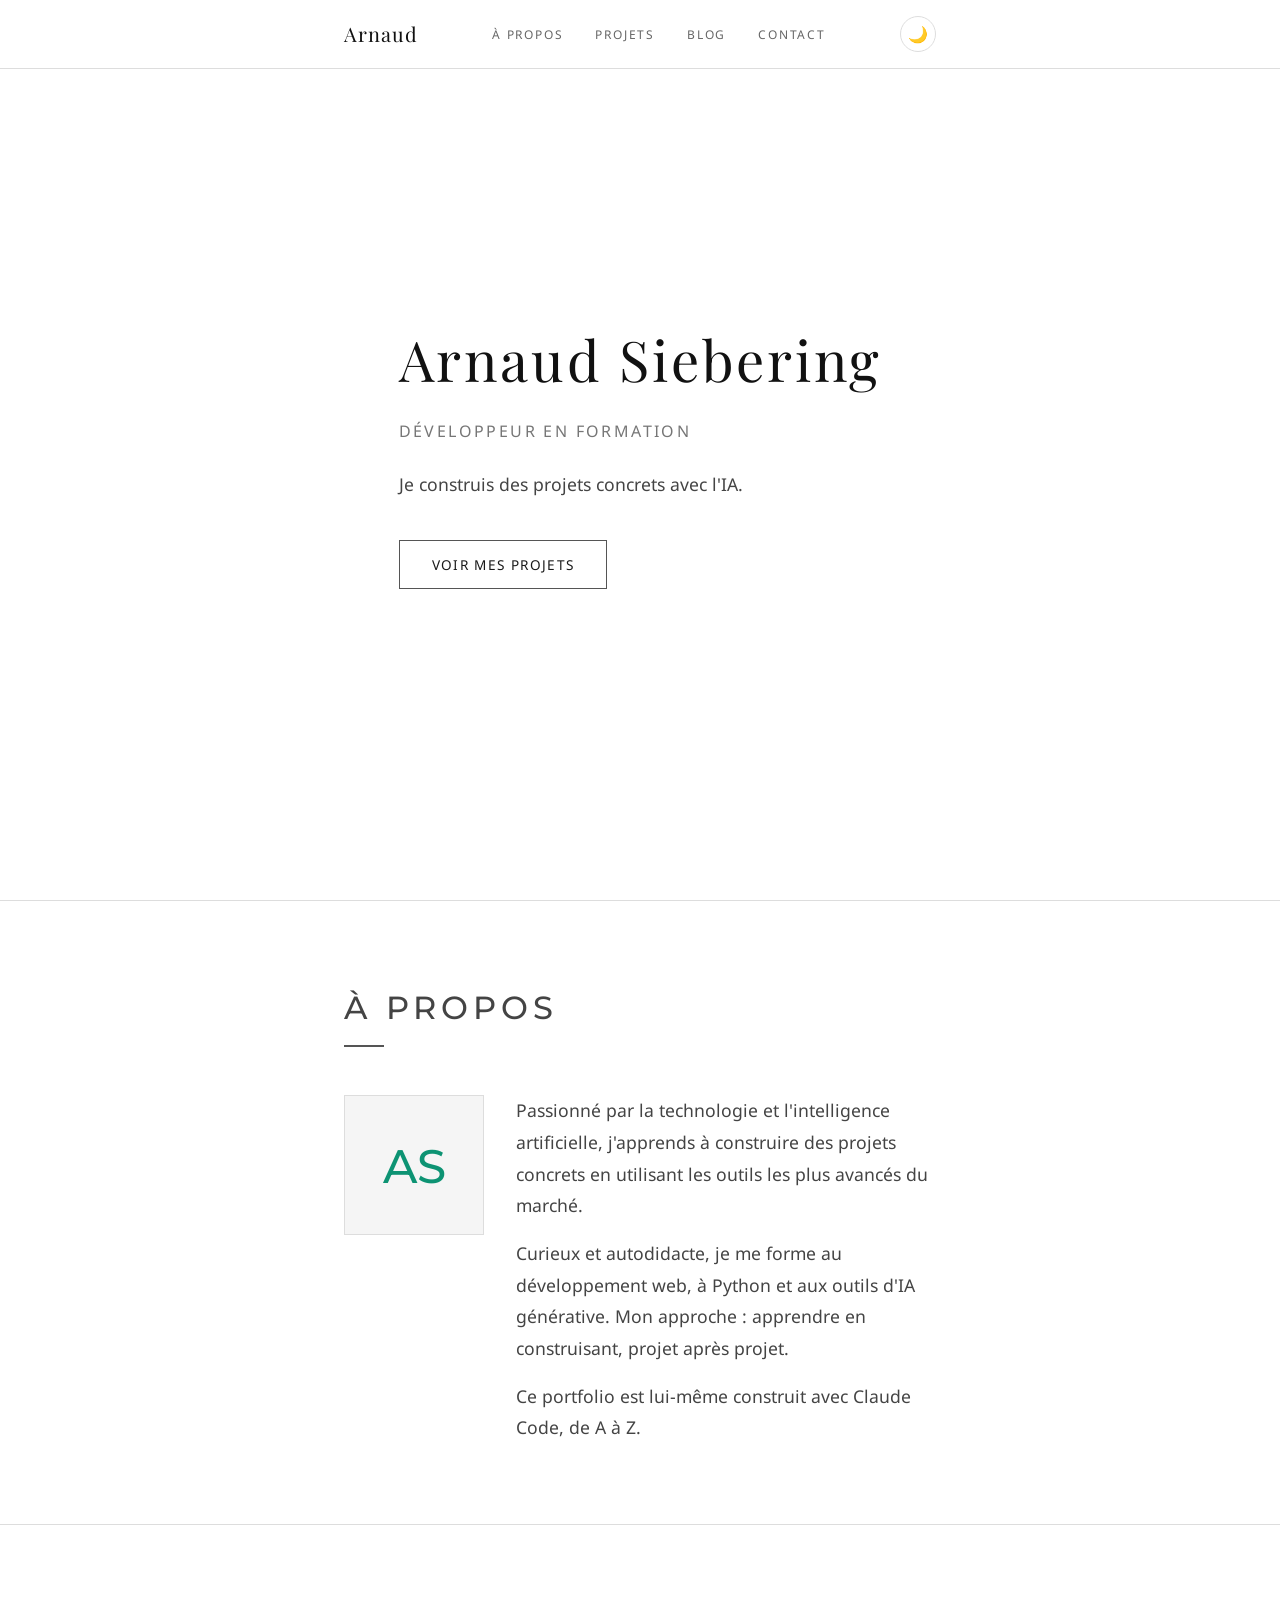
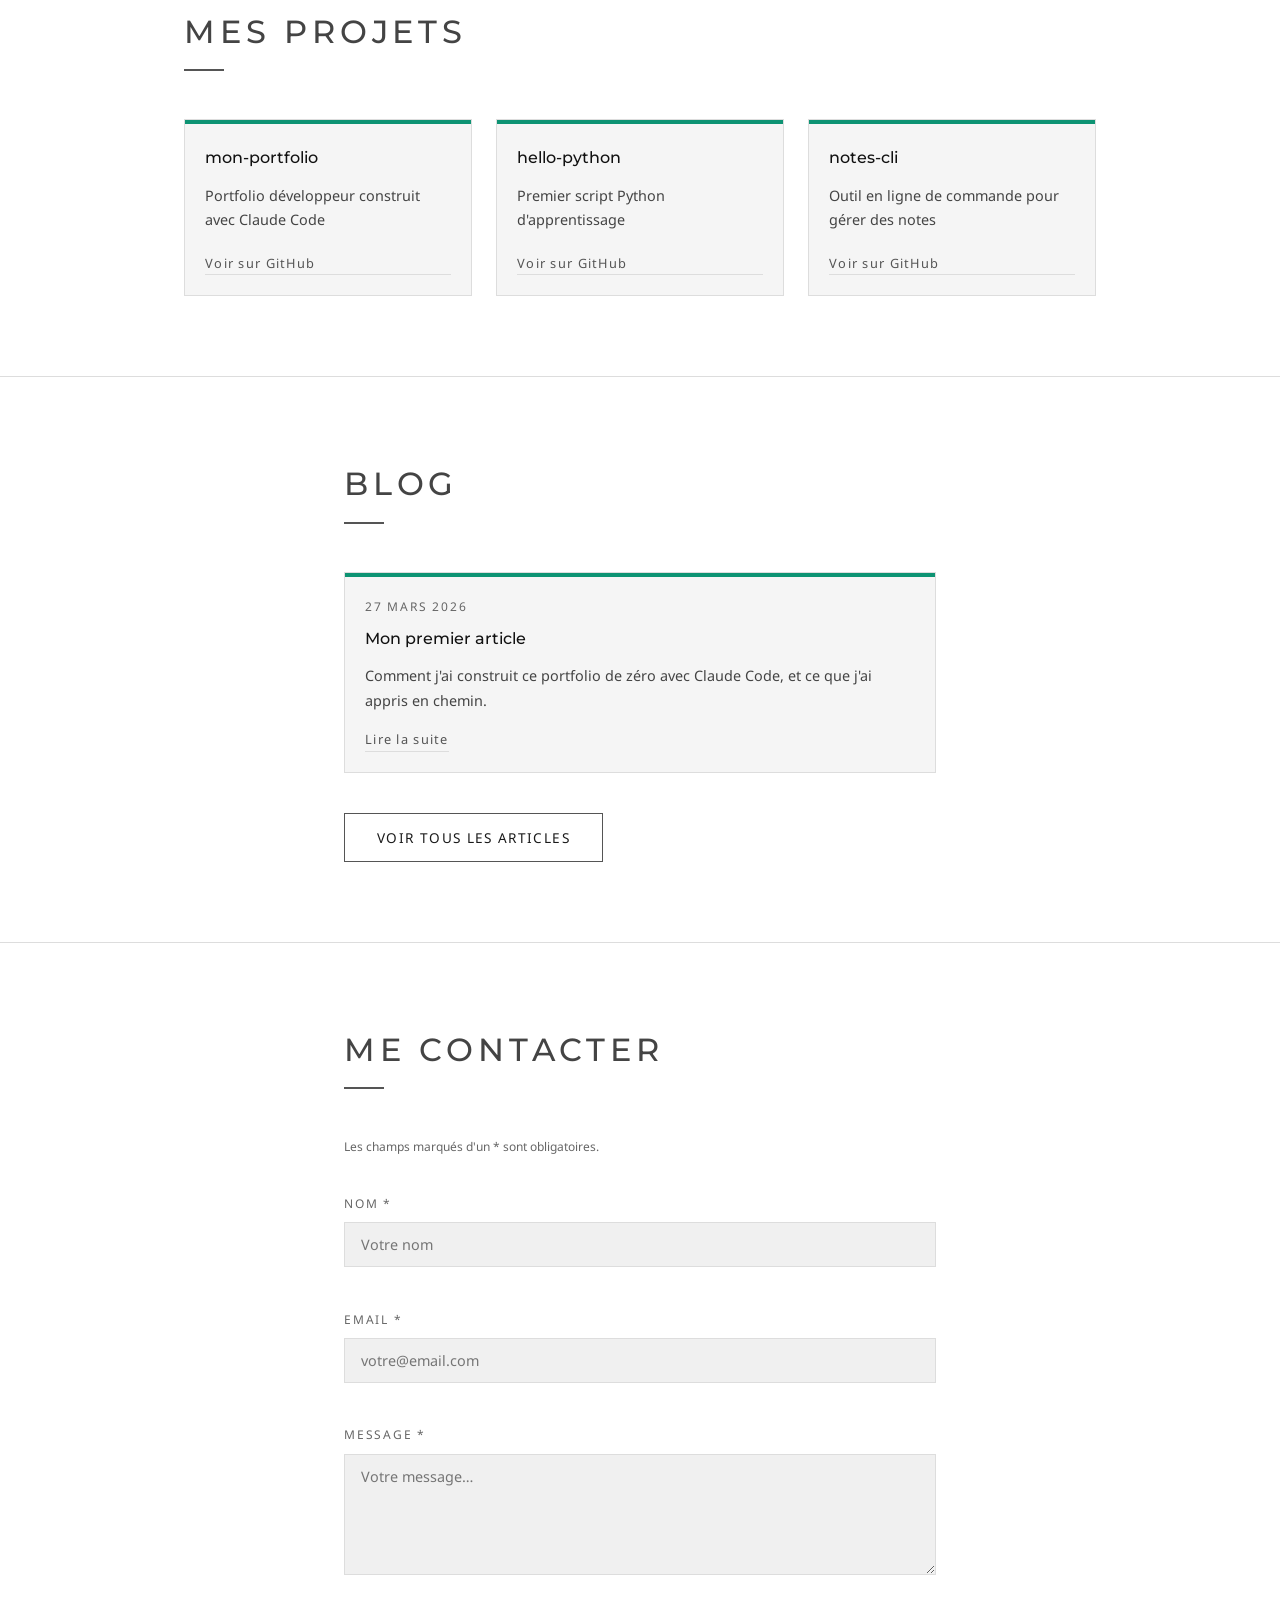
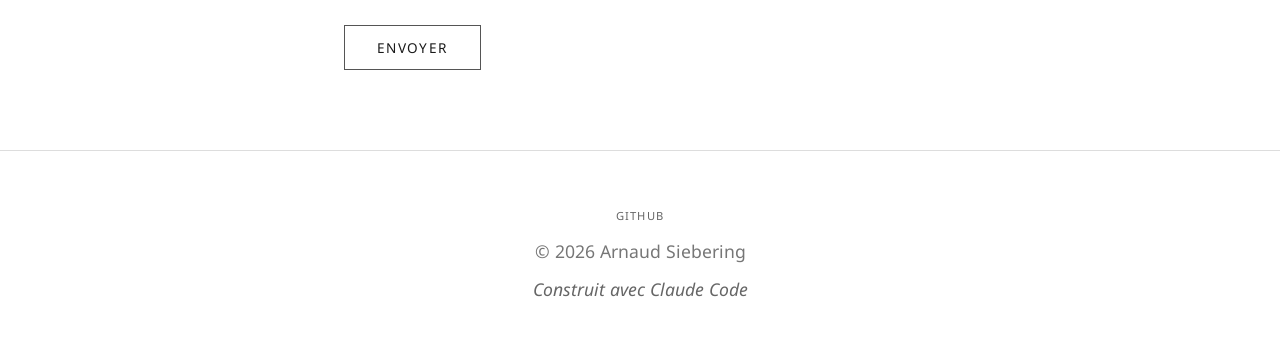
==== commit 2290a454: "feat: optimisation SEO - sitemap, robots, structured data, Twitter Cards" ====
--- a/index.html
+++ b/index.html
@@ -16,6 +16,38 @@
   <meta property="og:url" content="https://arnaudsiebering.fr/">
   <meta property="og:image" content="https://arnaudsiebering.fr/og-image.png">
   <meta property="og:locale" content="fr_FR">
+  <meta property="og:site_name" content="Arnaud Siebering">
+
+  <!-- Twitter Card -->
+  <meta name="twitter:card" content="summary_large_image">
+  <meta name="twitter:title" content="Arnaud Siebering — Portfolio Développeur">
+  <meta name="twitter:description" content="Développeur en formation. Projets concrets construits avec l'IA et les technologies web modernes.">
+  <meta name="twitter:image" content="https://arnaudsiebering.fr/og-image.png">
+
+  <!-- Structured Data -->
+  <script type="application/ld+json">
+  {
+    "@context": "https://schema.org",
+    "@graph": [
+      {
+        "@type": "WebSite",
+        "name": "Arnaud Siebering",
+        "url": "https://arnaudsiebering.fr/",
+        "description": "Portfolio d'Arnaud Siebering, développeur en formation.",
+        "inLanguage": "fr"
+      },
+      {
+        "@type": "Person",
+        "name": "Arnaud Siebering",
+        "url": "https://arnaudsiebering.fr/",
+        "jobTitle": "Développeur en formation",
+        "sameAs": [
+          "https://github.com/arnaudsiebering"
+        ]
+      }
+    ]
+  }
+  </script>
 
   <!-- Critical CSS (above-the-fold) -->
   <style>
@@ -147,26 +179,10 @@
 
           <article class="blog-card">
             <div class="blog-card__accent"></div>
-            <p class="blog-card__date"><time datetime="2026-04-02">2 avril 2026</time></p>
-            <h3 class="blog-card__title">L'IA comme outil d'apprentissage</h3>
-            <p class="blog-card__excerpt">Comment j'utilise l'intelligence artificielle pour apprendre à coder plus vite, sans brûler les étapes.</p>
-            <a href="blog/posts/ia-outil-apprentissage.html" class="blog-card__link">Lire la suite <span class="sr-only">de l'article : L'IA comme outil d'apprentissage</span></a>
-          </article>
-
-          <article class="blog-card">
-            <div class="blog-card__accent"></div>
-            <p class="blog-card__date"><time datetime="2026-03-31">31 mars 2026</time></p>
-            <h3 class="blog-card__title">Pourquoi apprendre le terminal</h3>
-            <p class="blog-card__excerpt">Le terminal fait peur au début, mais c'est l'outil qui m'a fait le plus progresser. Voici pourquoi ça vaut le coup de s'y mettre.</p>
-            <a href="blog/posts/pourquoi-apprendre-le-terminal.html" class="blog-card__link">Lire la suite <span class="sr-only">de l'article : Pourquoi apprendre le terminal</span></a>
-          </article>
-
-          <article class="blog-card">
-            <div class="blog-card__accent"></div>
-            <p class="blog-card__date"><time datetime="2026-03-29">29 mars 2026</time></p>
-            <h3 class="blog-card__title">Les bases de CSS Grid</h3>
-            <p class="blog-card__excerpt">Comprendre CSS Grid en quelques minutes : les concepts essentiels pour créer des mises en page modernes sans se prendre la tête.</p>
-            <a href="blog/posts/les-bases-de-css-grid.html" class="blog-card__link">Lire la suite <span class="sr-only">de l'article : Les bases de CSS Grid</span></a>
+            <p class="blog-card__date"><time datetime="2026-03-27">27 mars 2026</time></p>
+            <h3 class="blog-card__title">Mon premier article</h3>
+            <p class="blog-card__excerpt">Comment j'ai construit ce portfolio de zéro avec Claude Code, et ce que j'ai appris en chemin.</p>
+            <a href="blog/posts/mon-premier-article.html" class="blog-card__link">Lire la suite <span class="sr-only">de l'article : Mon premier article</span></a>
           </article>
 
         </div>
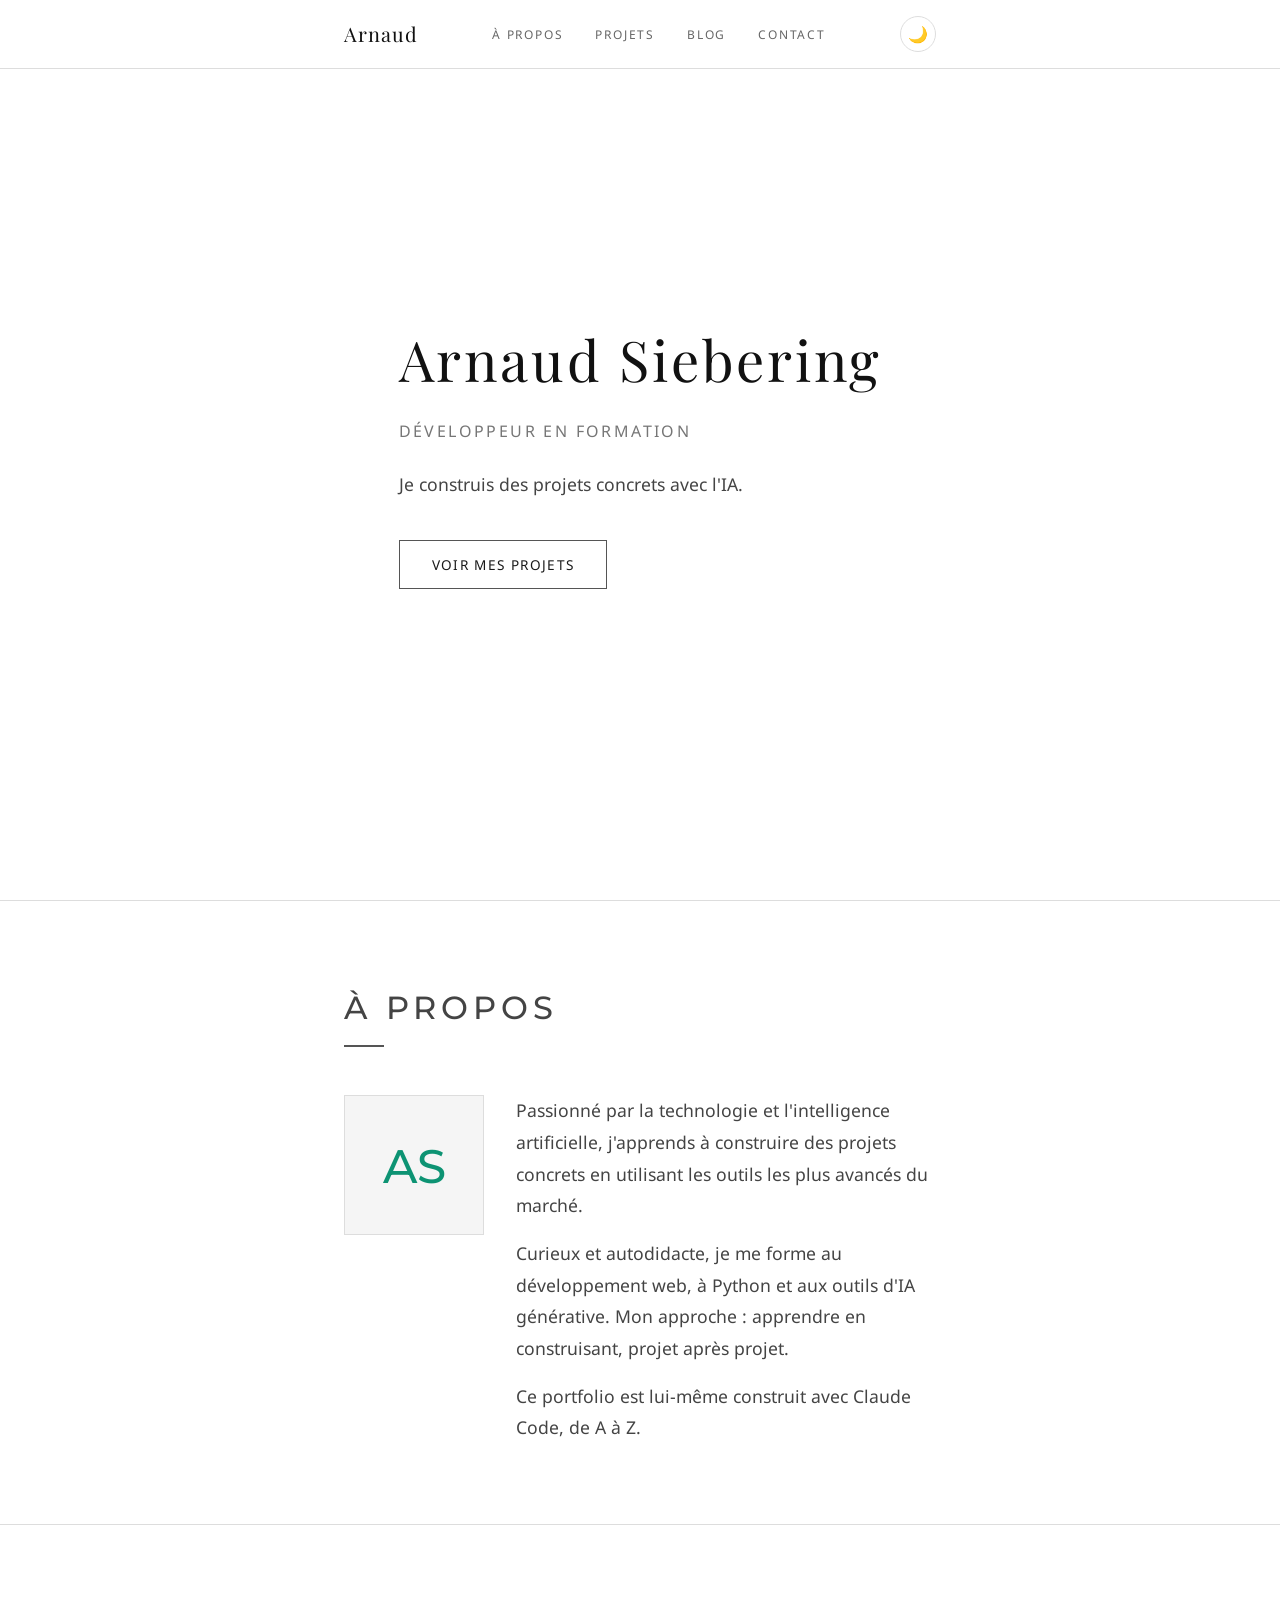
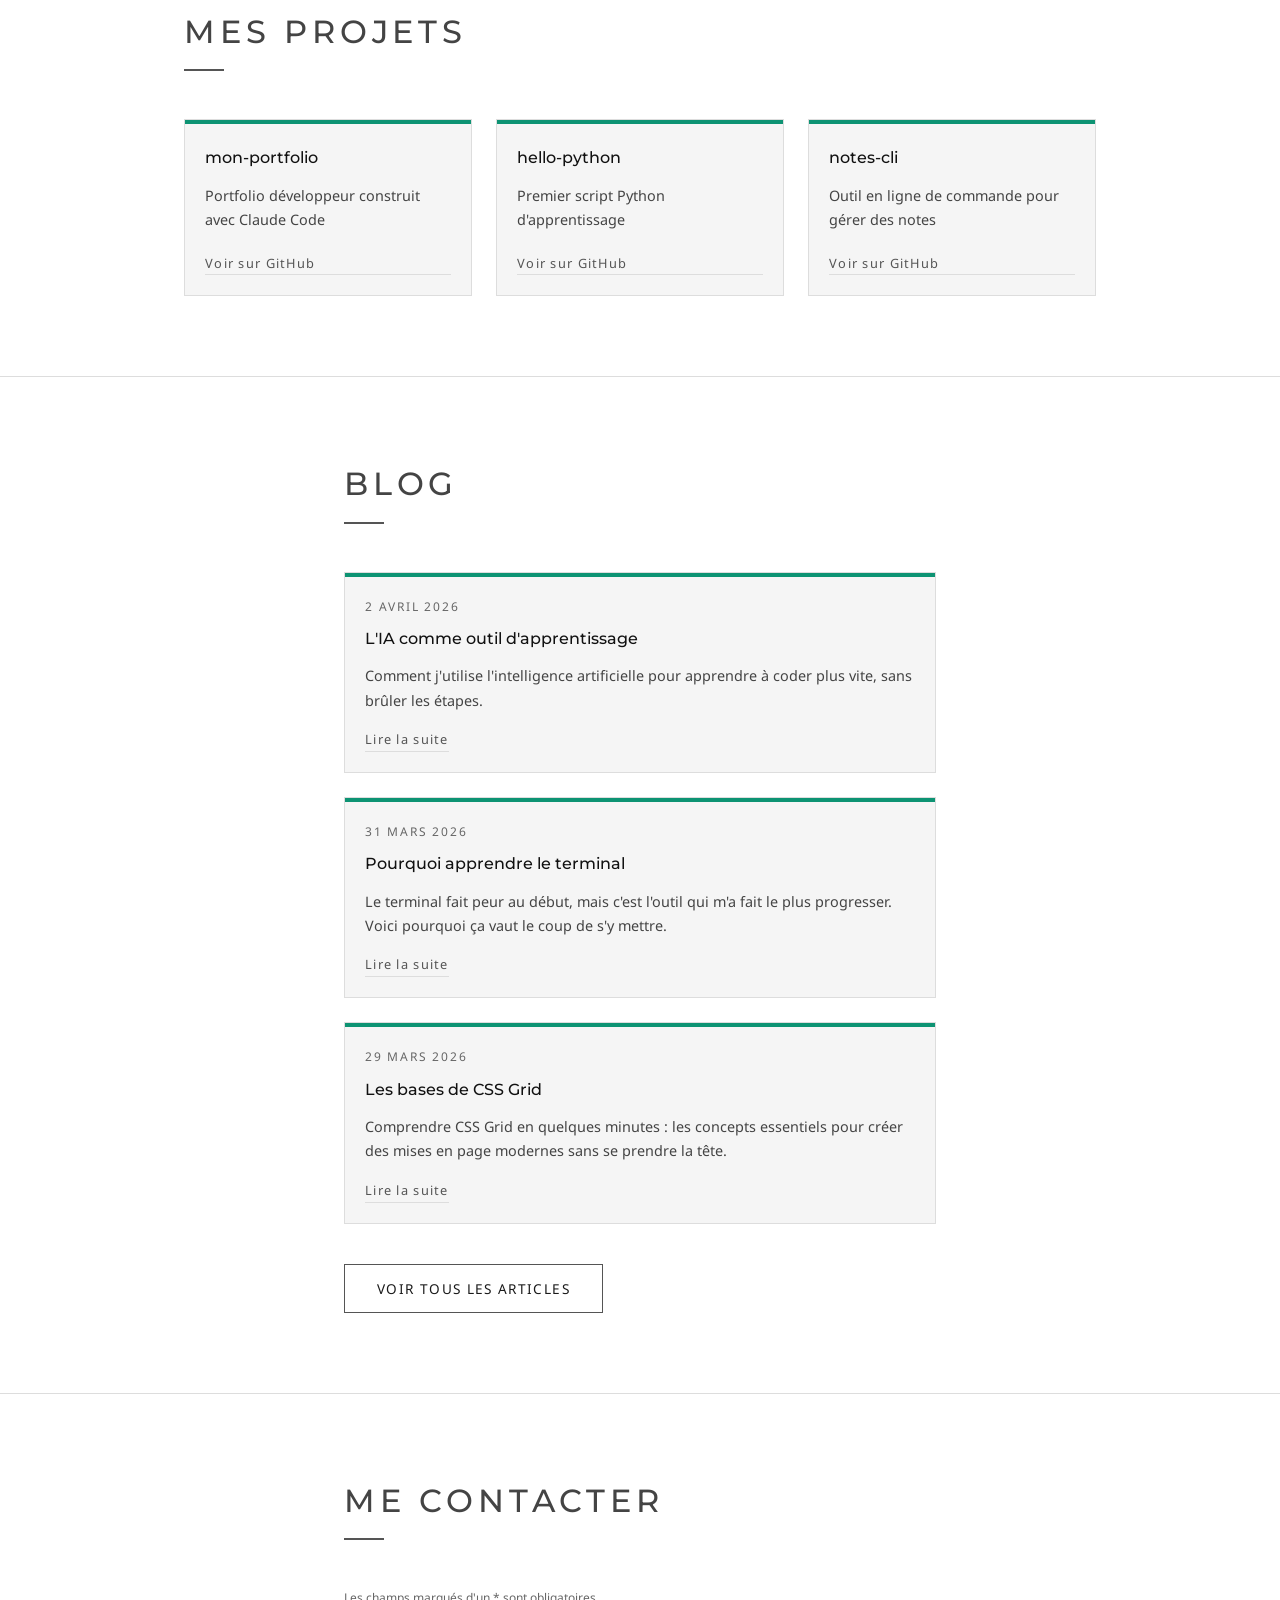
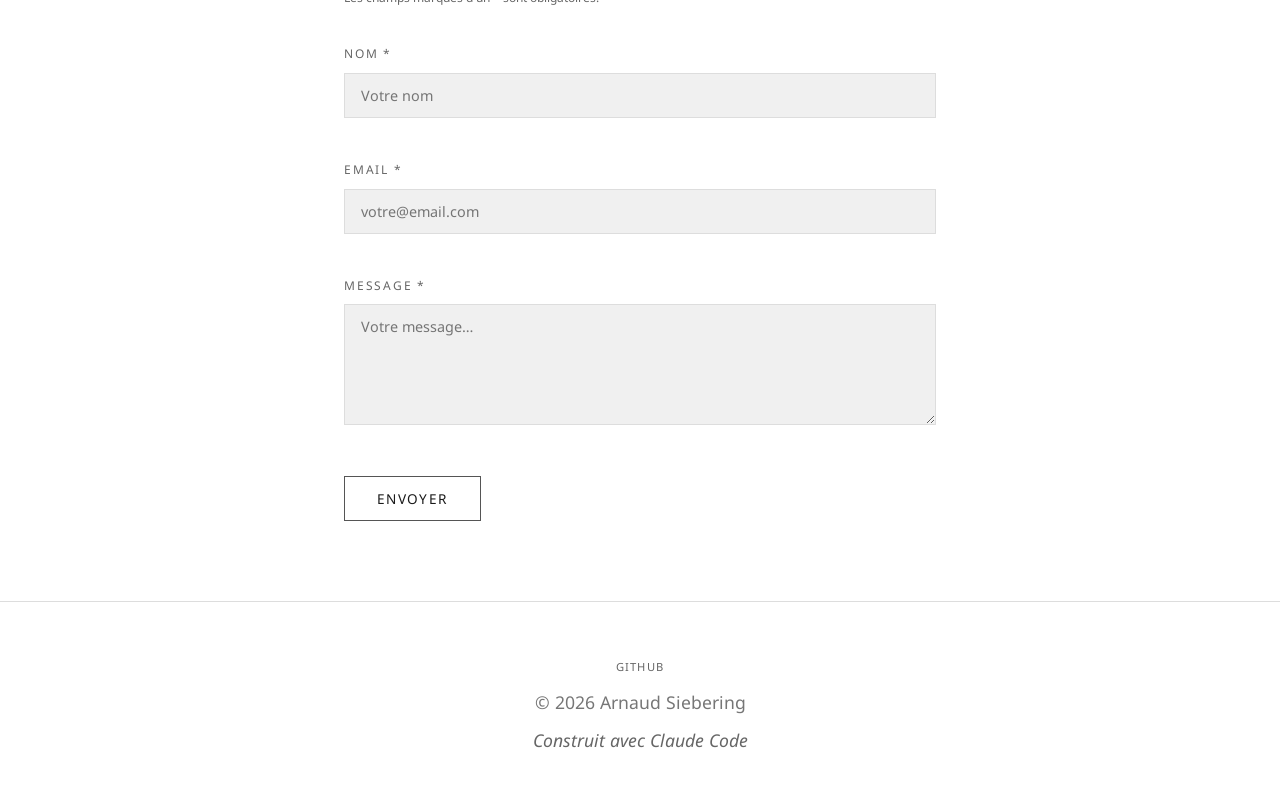
==== commit 92926b9f: "Merge branch 'feat-seo'" ====
--- a/index.html
+++ b/index.html
@@ -179,10 +179,26 @@
 
           <article class="blog-card">
             <div class="blog-card__accent"></div>
-            <p class="blog-card__date"><time datetime="2026-03-27">27 mars 2026</time></p>
-            <h3 class="blog-card__title">Mon premier article</h3>
-            <p class="blog-card__excerpt">Comment j'ai construit ce portfolio de zéro avec Claude Code, et ce que j'ai appris en chemin.</p>
-            <a href="blog/posts/mon-premier-article.html" class="blog-card__link">Lire la suite <span class="sr-only">de l'article : Mon premier article</span></a>
+            <p class="blog-card__date"><time datetime="2026-04-02">2 avril 2026</time></p>
+            <h3 class="blog-card__title">L'IA comme outil d'apprentissage</h3>
+            <p class="blog-card__excerpt">Comment j'utilise l'intelligence artificielle pour apprendre à coder plus vite, sans brûler les étapes.</p>
+            <a href="blog/posts/ia-outil-apprentissage.html" class="blog-card__link">Lire la suite <span class="sr-only">de l'article : L'IA comme outil d'apprentissage</span></a>
+          </article>
+
+          <article class="blog-card">
+            <div class="blog-card__accent"></div>
+            <p class="blog-card__date"><time datetime="2026-03-31">31 mars 2026</time></p>
+            <h3 class="blog-card__title">Pourquoi apprendre le terminal</h3>
+            <p class="blog-card__excerpt">Le terminal fait peur au début, mais c'est l'outil qui m'a fait le plus progresser. Voici pourquoi ça vaut le coup de s'y mettre.</p>
+            <a href="blog/posts/pourquoi-apprendre-le-terminal.html" class="blog-card__link">Lire la suite <span class="sr-only">de l'article : Pourquoi apprendre le terminal</span></a>
+          </article>
+
+          <article class="blog-card">
+            <div class="blog-card__accent"></div>
+            <p class="blog-card__date"><time datetime="2026-03-29">29 mars 2026</time></p>
+            <h3 class="blog-card__title">Les bases de CSS Grid</h3>
+            <p class="blog-card__excerpt">Comprendre CSS Grid en quelques minutes : les concepts essentiels pour créer des mises en page modernes sans se prendre la tête.</p>
+            <a href="blog/posts/les-bases-de-css-grid.html" class="blog-card__link">Lire la suite <span class="sr-only">de l'article : Les bases de CSS Grid</span></a>
           </article>
 
         </div>
